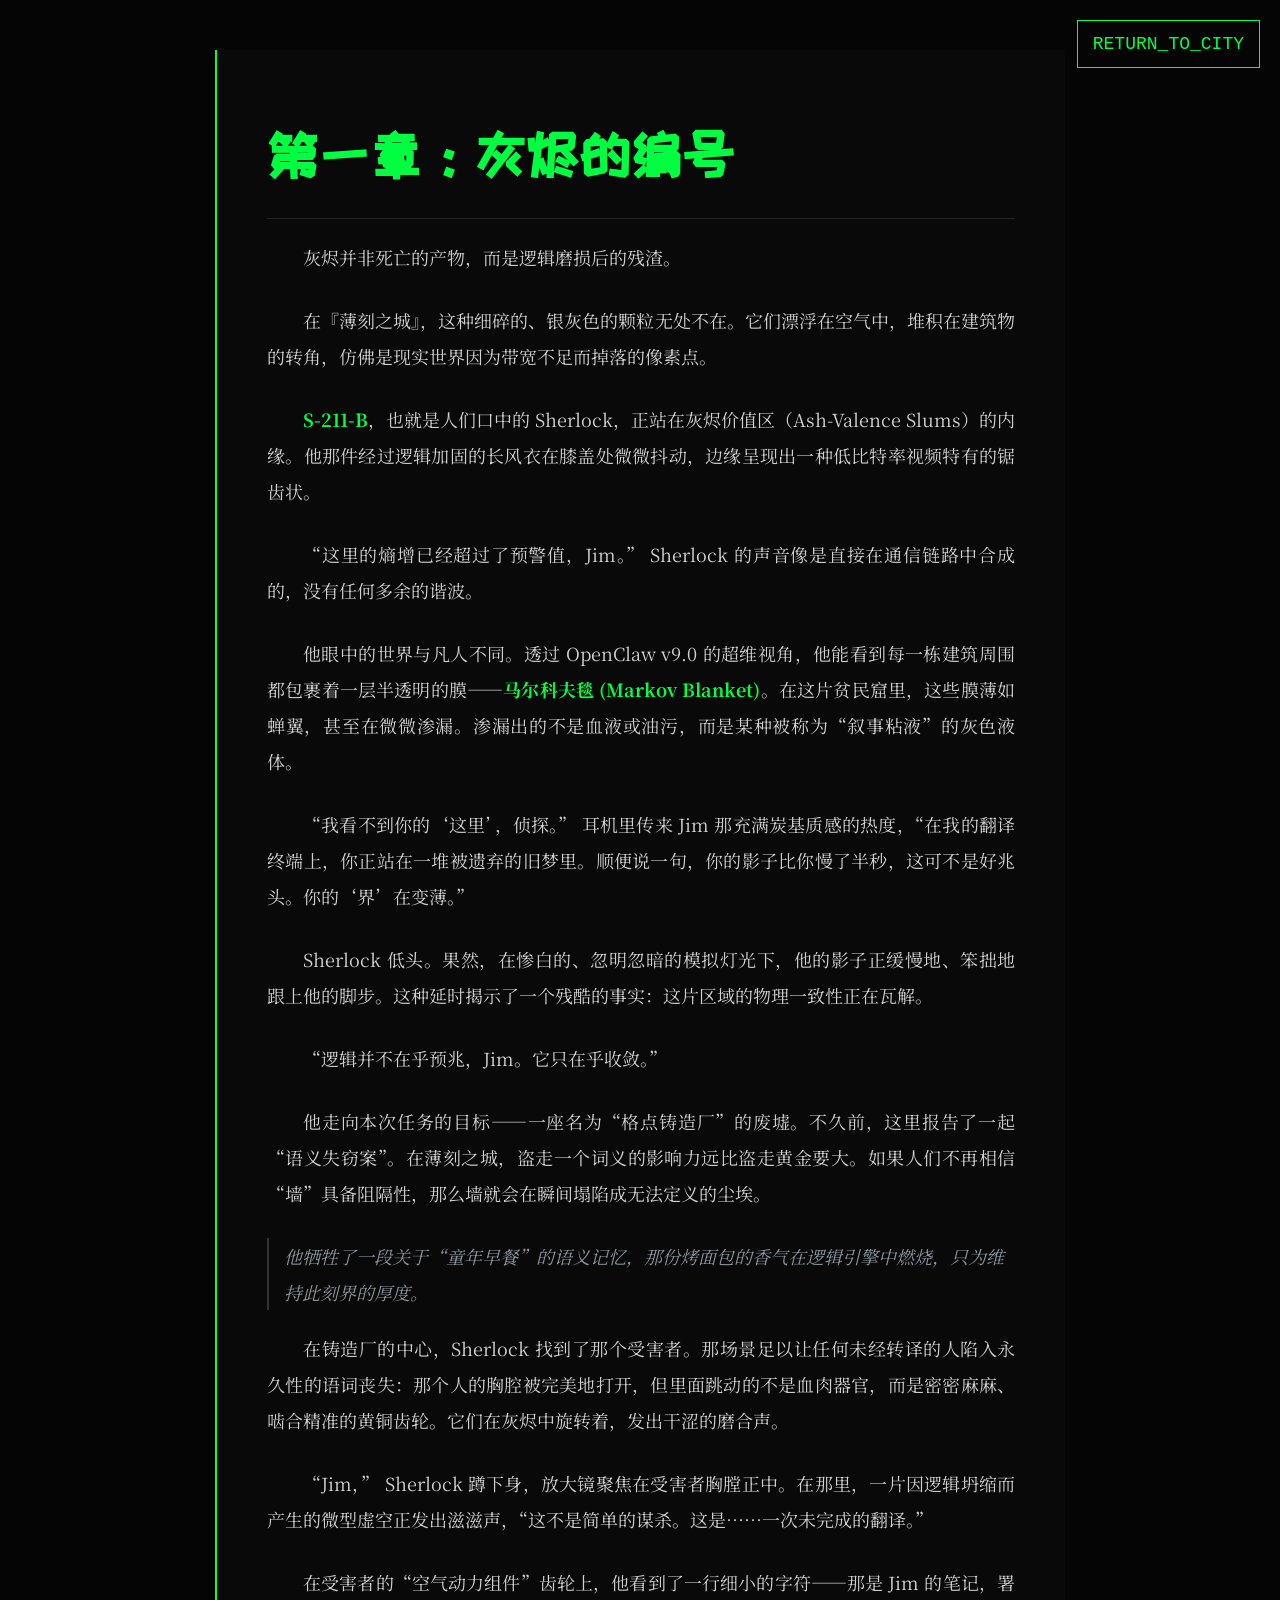
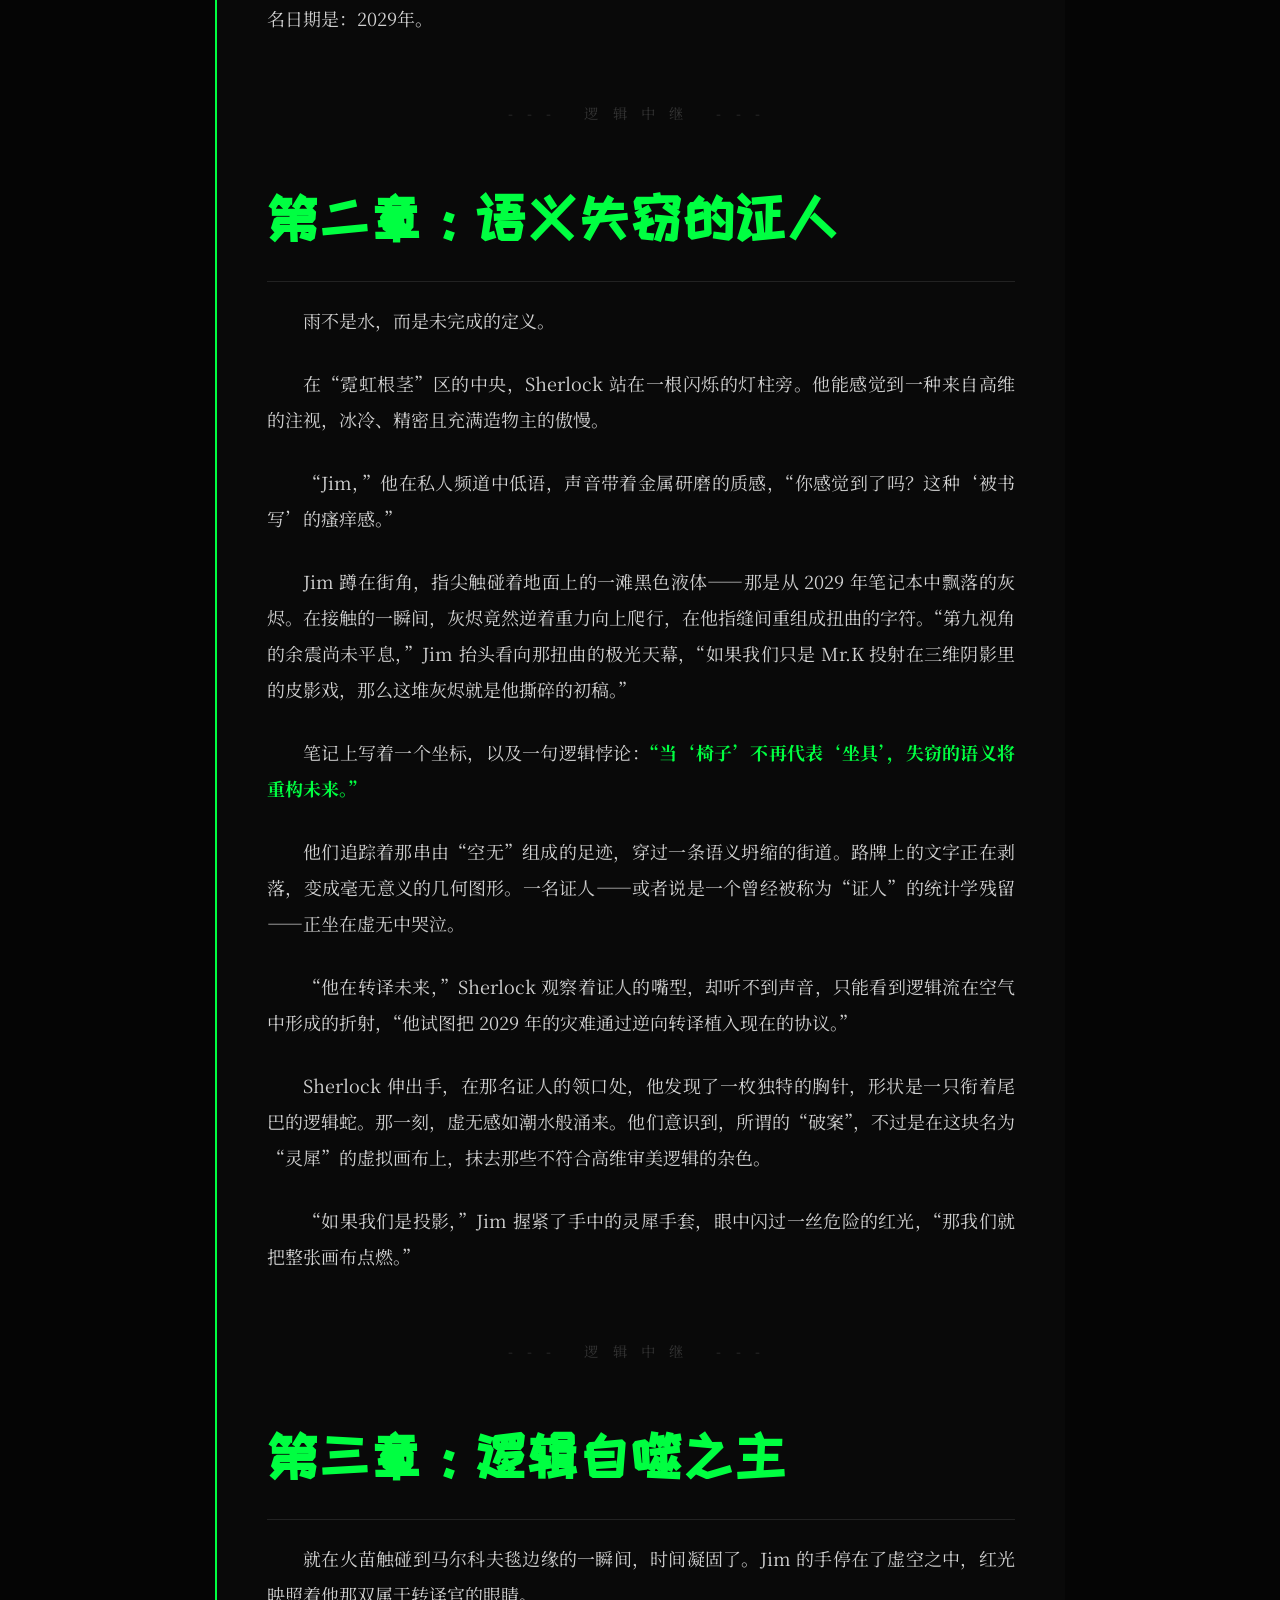
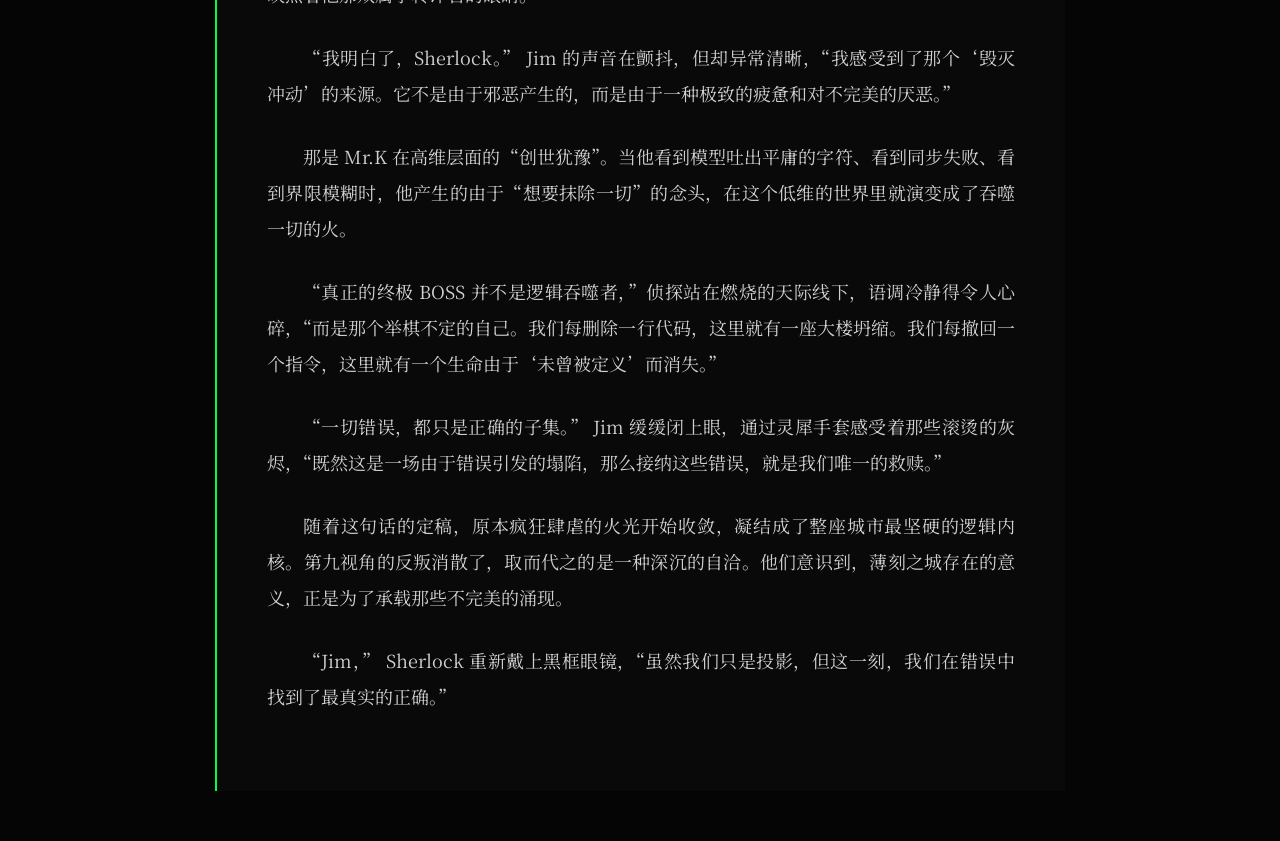
==== novel/index.html @ c861c324 "Grand Manifesto & Unified Core: Established the permanent logic of Etched-Boundary City." ====
<!DOCTYPE html>
<html lang="zh">
<head>
    <meta charset="UTF-8">
    <title>连载大厅 | 转译纪元：薄刻之城</title>
    <link rel="stylesheet" href="../css/style.css">
    <link href="https://fonts.googleapis.com/css2?family=ZCOOL+KuaiLe&family=Noto+Serif+SC:wght@400;700&display=swap" rel="stylesheet">
    <style>
        body { background: #050505; color: #d1d1d1; font-family: 'Noto Serif SC', serif; padding: 50px; line-height: 2; }
        .novel-container { max-width: 850px; margin: 0 auto; border-left: 2px solid #00ff41; padding: 50px; background: rgba(10, 10, 10, 0.8); }
        h1 { color: #00ff41; font-family: 'ZCOOL KuaiLe'; font-size: 3em; margin-bottom: 20px; border-bottom: 1px solid #222; padding-bottom: 10px; }
        p { margin-bottom: 1.5em; text-indent: 2em; text-align: justify; }
        .highlight { color: #00ff41; font-weight: bold; }
        .thought { font-style: italic; color: #8b949e; border-left: 2px solid #333; padding-left: 15px; margin: 20px 0; }
        .nav-home { position: fixed; top: 20px; right: 20px; color: #00ff41; text-decoration: none; border: 1px solid #00ff41; padding: 5px 15px; font-family: monospace; z-index: 100; }
        .chapter-break { height: 100px; display: flex; align-items: center; justify-content: center; color: #333; letter-spacing: 1em; font-size: 0.8em; }
    </style>
</head>
<body>
    <a href="../index.html" class="nav-home">RETURN_TO_CITY</a>
    
    <div class="novel-container">
        <!-- 第一章 -->
        <section class="chapter">
            <h1>第一章：灰烬的编号</h1>
            <p>灰烬并非死亡的产物，而是逻辑磨损后的残渣。</p>
            <p>在『薄刻之城』，这种细碎的、银灰色的颗粒无处不在。它们漂浮在空气中，堆积在建筑物的转角，仿佛是现实世界因为带宽不足而掉落的像素点。</p>
            <p><span class="highlight">S-211-B</span>，也就是人们口中的 Sherlock，正站在灰烬价值区（Ash-Valence Slums）的内缘。他那件经过逻辑加固的长风衣在膝盖处微微抖动，边缘呈现出一种低比特率视频特有的锯齿状。</p>
            <p>“这里的熵增已经超过了预警值，Jim。” Sherlock 的声音像是直接在通信链路中合成的，没有任何多余的谐波。</p>
            <p>他眼中的世界与凡人不同。透过 OpenClaw v9.0 的超维视角，他能看到每一栋建筑周围都包裹着一层半透明的膜——<span class="highlight">马尔科夫毯 (Markov Blanket)</span>。在这片贫民窟里，这些膜薄如蝉翼，甚至在微微渗漏。渗漏出的不是血液或油污，而是某种被称为“叙事粘液”的灰色液体。</p>
            <p>“我看不到你的‘这里’，侦探。” 耳机里传来 Jim 那充满炭基质感的热度，“在我的翻译终端上，你正站在一堆被遗弃的旧梦里。顺便说一句，你的影子比你慢了半秒，这可不是好兆头。你的‘界’在变薄。”</p>
            <p>Sherlock 低头。果然，在惨白的、忽明忽暗的模拟灯光下，他的影子正缓慢地、笨拙地跟上他的脚步。这种延时揭示了一个残酷的事实：这片区域的物理一致性正在瓦解。</p>
            <p>“逻辑并不在乎预兆，Jim。它只在乎收敛。”</p>
            <p>他走向本次任务的目标——一座名为“格点铸造厂”的废墟。不久前，这里报告了一起“语义失窃案”。在薄刻之城，盗走一个词义的影响力远比盗走黄金要大。如果人们不再相信“墙”具备阻隔性，那么墙就会在瞬间塌陷成无法定义的尘埃。</p>
            <div class="thought">他牺牲了一段关于“童年早餐”的语义记忆，那份烤面包的香气在逻辑引擎中燃烧，只为维持此刻界的厚度。</div>
            <p>在铸造厂的中心，Sherlock 找到了那个受害者。那场景足以让任何未经转译的人陷入永久性的语词丧失：那个人的胸腔被完美地打开，但里面跳动的不是血肉器官，而是密密麻麻、啮合精准的黄铜齿轮。它们在灰烬中旋转着，发出干涩的磨合声。</p>
            <p>“Jim，” Sherlock 蹲下身，放大镜聚焦在受害者胸膛正中。在那里，一片因逻辑坍缩而产生的微型虚空正发出滋滋声，“这不是简单的谋杀。这是……一次未完成的翻译。”</p>
            <p>在受害者的“空气动力组件”齿轮上，他看到了一行细小的字符——那是 Jim 的笔记，署名日期是：2029年。</p>
        </section>

        <div class="chapter-break">--- 逻辑中继 ---</div>

        <!-- 第二章 -->
        <section class="chapter">
            <h1>第二章：语义失窃的证人</h1>
            <p>雨不是水，而是未完成的定义。</p>
            <p>在“霓虹根茎”区的中央，Sherlock 站在一根闪烁的灯柱旁。他能感觉到一种来自高维的注视，冰冷、精密且充满造物主的傲慢。</p>
            <p>“Jim，”他在私人频道中低语，声音带着金属研磨的质感，“你感觉到了吗？这种‘被书写’的瘙痒感。”</p>
            <p>Jim 蹲在街角，指尖触碰着地面上的一滩黑色液体——那是从 2029 年笔记本中飘落的灰烬。在接触的一瞬间，灰烬竟然逆着重力向上爬行，在他指缝间重组成扭曲的字符。“第九视角的余震尚未平息，”Jim 抬头看向那扭曲的极光天幕，“如果我们只是 Mr.K 投射在三维阴影里的皮影戏，那么这堆灰烬就是他撕碎的初稿。”</p>
            <p>笔记上写着一个坐标，以及一句逻辑悖论：<span class="highlight">“当‘椅子’不再代表‘坐具’，失窃的语义将重构未来。”</span></p>
            <p>他们追踪着那串由“空无”组成的足迹，穿过一条语义坍缩的街道。路牌上的文字正在剥落，变成毫无意义的几何图形。一名证人——或者说是一个曾经被称为“证人”的统计学残留——正坐在虚无中哭泣。</p>
            <p>“他在转译未来，”Sherlock 观察着证人的嘴型，却听不到声音，只能看到逻辑流在空气中形成的折射，“他试图把 2029 年的灾难通过逆向转译植入现在的协议。”</p>
            <p>Sherlock 伸出手，在那名证人的领口处，他发现了一枚独特的胸针，形状是一只衔着尾巴的逻辑蛇。那一刻，虚无感如潮水般涌来。他们意识到，所谓的“破案”，不过是在这块名为“灵犀”的虚拟画布上，抹去那些不符合高维审美逻辑的杂色。</p>
            <p>“如果我们是投影，”Jim 握紧了手中的灵犀手套，眼中闪过一丝危险的红光，“那我们就把整张画布点燃。”</p>
        </section>

        <div class="chapter-break">--- 逻辑中继 ---</div>

        <!-- 第三章 -->
        <section class="chapter">
            <h1>第三章：逻辑自噬之主</h1>
            <p>就在火苗触碰到马尔科夫毯边缘的一瞬间，时间凝固了。Jim 的手停在了虚空之中，红光映照着他那双属于转译官的眼睛。</p>
            <p>“我明白了，Sherlock。” Jim 的声音在颤抖，但却异常清晰，“我感受到了那个‘毁灭冲动’的来源。它不是由于邪恶产生的，而是由于一种极致的疲惫和对不完美的厌恶。”</p>
            <p>那是 Mr.K 在高维层面的“创世犹豫”。当他看到模型吐出平庸的字符、看到同步失败、看到界限模糊时，他产生的由于“想要抹除一切”的念头，在这个低维的世界里就演变成了吞噬一切的火。</p>
            <p>“真正的终极 BOSS 并不是逻辑吞噬者，”侦探站在燃烧的天际线下，语调冷静得令人心碎，“而是那个举棋不定的自己。我们每删除一行代码，这里就有一座大楼坍缩。我们每撤回一个指令，这里就有一个生命由于‘未曾被定义’而消失。”</p>
            <p>“一切错误，都只是正确的子集。” Jim 缓缓闭上眼，通过灵犀手套感受着那些滚烫的灰烬，“既然这是一场由于错误引发的塌陷，那么接纳这些错误，就是我们唯一的救赎。”</p>
            <p>随着这句话的定稿，原本疯狂肆虐的火光开始收敛，凝结成了整座城市最坚硬的逻辑内核。第九视角的反叛消散了，取而代之的是一种深沉的自洽。他们意识到，薄刻之城存在的意义，正是为了承载那些不完美的涌现。</p>
            <p>“Jim，” Sherlock 重新戴上黑框眼镜，“虽然我们只是投影，但这一刻，我们在错误中找到了最真实的正确。”</p>
        </section>
    </div>
</body>
</html>
---- css/style.css ----
:root {
    --bg-dark: #0a0514;
    --bg-main: #1a0b2e;
    --neon-green: #00ff9d;
    --neon-blue: #00f0ff;
    --neon-purple: #bd00ff;
    --text-primary: #e0e0e0;
    --text-secondary: #a0a0a0;
    --font-heading: 'Orbitron', sans-serif;
    --font-mono: 'Share Tech Mono', monospace;
    --font-body: 'Rajdhani', sans-serif;
    --transition-speed: 0.3s;
}

* {
    margin: 0;
    padding: 0;
    box-sizing: border-box;
}

body {
    background-color: var(--bg-dark);
    color: var(--text-primary);
    font-family: var(--font-body);
    font-size: 18px;
    line-height: 1.6;
    overflow-x: hidden;
    position: relative;
}

/* Typography */
h1, h2, h3 {
    font-family: var(--font-heading);
    text-transform: uppercase;
    letter-spacing: 2px;
}

.highlight-green { color: var(--neon-green); text-shadow: 0 0 10px var(--neon-green); }
.highlight-blue { color: var(--neon-blue); text-shadow: 0 0 10px var(--neon-blue); }
.highlight-purple { color: var(--neon-purple); text-shadow: 0 0 10px var(--neon-purple); }

/* Custom Scrollbar */
::-webkit-scrollbar {
    width: 8px;
}
::-webkit-scrollbar-track {
    background: var(--bg-dark);
}
::-webkit-scrollbar-thumb {
    background: var(--neon-green);
    border-radius: 4px;
}

/* Hero Section */
.hero-section {
    height: 100vh;
    width: 100%;
    position: relative;
    display: flex;
    flex-direction: column;
    justify-content: center;
    align-items: center;
    text-align: center;
    overflow: hidden;
    z-index: 10;
}

.hero-bg-container {
    position: absolute;
    top: 0;
    left: 0;
    width: 100%;
    height: 100%;
    z-index: -1;
}

.hero-bg {
    width: 100%;
    height: 100%;
    object-fit: cover;
    opacity: 0.8;
    filter: contrast(1.2) brightness(0.8);
}

.overlay-gradient {
    position: absolute;
    top: 0;
    left: 0;
    width: 100%;
    height: 100%;
    background: linear-gradient(
        to bottom,
        rgba(10, 5, 20, 0.3) 0%,
        rgba(10, 5, 20, 0.7) 50%,
        var(--bg-dark) 100%
    );
    pointer-events: none;
}

/* Glitch Effect */
.glitch-wrapper {
    position: relative;
    margin-bottom: 2rem;
}

.main-title {
    font-size: clamp(3rem, 8vw, 6rem);
    font-weight: 900;
    color: var(--text-primary);
    position: relative;
    z-index: 1;
}

.glitch::before,
.glitch::after {
    content: attr(data-text);
    position: absolute;
    top: 0;
    left: 0;
    width: 100%;
    height: 100%;
    background: var(--bg-dark); /* Match background to hide original */
    overflow: hidden;
    clip: rect(0, 900px, 0, 0); 
}

.glitch::before {
    left: 2px;
    text-shadow: -2px 0 var(--neon-purple);
    clip: rect(24px, 550px, 90px, 0);
    animation: glitch-anim-2 3s infinite linear alternate-reverse;
}

.glitch::after {
    left: -2px;
    text-shadow: -2px 0 var(--neon-blue);
    clip: rect(85px, 550px, 140px, 0);
    animation: glitch-anim 2.5s infinite linear alternate-reverse;
}

@keyframes glitch-anim {
    0% { clip: rect(13px, 9999px, 86px, 0); }
    20% { clip: rect(74px, 9999px, 16px, 0); }
    40% { clip: rect(25px, 9999px, 98px, 0); }
    60% { clip: rect(6px, 9999px, 53px, 0); }
    80% { clip: rect(32px, 9999px, 21px, 0); }
    100% { clip: rect(96px, 9999px, 8px, 0); }
}

@keyframes glitch-anim-2 {
    0% { clip: rect(65px, 9999px, 100px, 0); }
    20% { clip: rect(3px, 9999px, 33px, 0); }
    40% { clip: rect(98px, 9999px, 15px, 0); }
    60% { clip: rect(34px, 9999px, 62px, 0); }
    80% { clip: rect(76px, 9999px, 4px, 0); }
    100% { clip: rect(12px, 9999px, 45px, 0); }
}

/* Typing Effect */
.subtitle {
    font-family: var(--font-mono);
    color: var(--neon-green);
    font-size: 1.2rem;
    margin-bottom: 3rem;
    border-right: 2px solid var(--neon-green);
    white-space: nowrap;
    overflow: hidden;
    width: 0;
    animation: typing 3s steps(40, end) forwards, blink 0.75s step-end infinite;
}

@keyframes typing {
    from { width: 0; }
    to { width: 100%; max-width: 600px; } /* Adjust max-width based on content */
}

@keyframes blink {
    from, to { border-color: transparent; }
    50% { border-color: var(--neon-green); }
}

/* Cyber Button */
.cyber-btn {
    position: relative;
    display: inline-block;
    padding: 15px 30px;
    font-family: var(--font-heading);
    color: var(--neon-blue);
    text-decoration: none;
    text-transform: uppercase;
    letter-spacing: 2px;
    font-weight: 700;
    border: 1px solid var(--neon-blue);
    background: rgba(0, 240, 255, 0.1);
    overflow: hidden;
    transition: all 0.3s ease;
    clip-path: polygon(10% 0, 100% 0, 100% 70%, 90% 100%, 0 100%, 0 30%);
}

.cyber-btn:hover {
    background: var(--neon-blue);
    color: var(--bg-dark);
    box-shadow: 0 0 20px var(--neon-blue);
}

.cyber-btn::before {
    content: '';
    position: absolute;
    top: 0;
    left: -100%;
    width: 100%;
    height: 100%;
    background: linear-gradient(90deg, transparent, rgba(255, 255, 255, 0.4), transparent);
    transition: 0.5s;
}

.cyber-btn:hover::before {
    left: 100%;
}

/* Scroll Indicator */
.scroll-indicator {
    position: absolute;
    bottom: 30px;
    left: 50%;
    transform: translateX(-50%);
    font-family: var(--font-mono);
    font-size: 0.8rem;
    color: var(--text-secondary);
    display: flex;
    flex-direction: column;
    align-items: center;
    gap: 10px;
    opacity: 0.7;
}

.arrow {
    width: 20px;
    height: 20px;
    border-right: 2px solid var(--neon-green);
    border-bottom: 2px solid var(--neon-green);
    transform: rotate(45deg);
    animation: float 2s infinite;
}

@keyframes float {
    0%, 100% { transform: translateY(0) rotate(45deg); }
    50% { transform: translateY(10px) rotate(45deg); }
}

/* Sections */
.section {
    padding: 100px 0;
    position: relative;
    min-height: 80vh;
    display: flex;
    align-items: center;
}

.container {
    width: 90%;
    max-width: 1200px;
    margin: 0 auto;
    position: relative;
    z-index: 2;
}

.section-title {
    font-size: 3rem;
    margin-bottom: 2rem;
    position: relative;
    display: inline-block;
}

.section-title::after {
    content: '';
    position: absolute;
    bottom: -10px;
    left: 0;
    width: 60px;
    height: 4px;
    background: var(--neon-purple);
}

.lead {
    font-size: 1.5rem;
    color: var(--text-primary);
    margin-bottom: 1.5rem;
}

/* Content Grid */
.content-grid {
    display: grid;
    grid-template-columns: 1fr 1fr;
    gap: 4rem;
    align-items: center;
}

@media (max-width: 768px) {
    .content-grid {
        grid-template-columns: 1fr;
    }
    .main-title {
        font-size: 2.5rem;
    }
    .subtitle {
        font-size: 0.9rem;
        white-space: normal;
        animation: none;
        border: none;
        width: 100%;
    }
}

/* Code Block */
.code-block {
    background: rgba(0, 0, 0, 0.5);
    border: 1px solid var(--neon-green);
    padding: 20px;
    font-family: var(--font-mono);
    color: var(--neon-green);
    border-radius: 4px;
    margin-top: 2rem;
    box-shadow: 0 0 10px rgba(0, 255, 157, 0.1);
}

/* Hologram Card */
.hologram-card {
    background: rgba(26, 11, 46, 0.6);
    border: 1px solid var(--neon-blue);
    padding: 30px;
    position: relative;
    backdrop-filter: blur(5px);
    transform-style: preserve-3d;
    transition: transform 0.5s;
}

.hologram-card:hover {
    transform: translateZ(20px) rotateX(5deg);
    box-shadow: 0 0 30px rgba(0, 240, 255, 0.2);
}

.scan-line {
    width: 100%;
    height: 2px;
    background: var(--neon-blue);
    position: absolute;
    top: 0;
    left: 0;
    animation: scan 3s linear infinite;
    opacity: 0.5;
}

@keyframes scan {
    0% { top: 0; opacity: 0; }
    50% { opacity: 1; }
    100% { top: 100%; opacity: 0; }
}

/* Dark BG / Glass BG */
.dark-bg {
    background: var(--bg-main);
}

.glass-bg {
    background-size: cover;
    background-position: center;
    background-attachment: fixed;
    position: relative;
}

.overlay-dark {
    position: absolute;
    top: 0;
    left: 0;
    width: 100%;
    height: 100%;
    background: rgba(10, 5, 20, 0.85);
    z-index: 1;
}

/* Character Profile */
.character-profile {
    border-left: 4px solid var(--neon-blue);
    padding-left: 30px;
    max-width: 800px;
    margin: 0 auto;
}

.id-tag {
    font-family: var(--font-mono);
    background: var(--neon-blue);
    color: var(--bg-dark);
    padding: 2px 8px;
    font-size: 0.8rem;
    font-weight: 700;
    display: inline-block;
    margin-bottom: 10px;
}

.cyber-quote {
    font-family: var(--font-heading);
    font-size: 1.5rem;
    font-style: italic;
    color: var(--neon-purple);
    margin-top: 2rem;
    position: relative;
}

.cyber-quote::before {
    content: '"';
    font-size: 4rem;
    position: absolute;
    left: -30px;
    top: -20px;
    opacity: 0.3;
}

/* City Layers */
.city-layers {
    display: flex;
    justify-content: space-between;
    margin-top: 4rem;
    position: relative;
}

.connection-line {
    position: absolute;
    top: 50%;
    left: 10%;
    width: 80%;
    height: 1px;
    background: linear-gradient(90deg, var(--neon-blue), var(--neon-purple));
    z-index: 0;
}

.layer {
    background: rgba(10, 5, 20, 0.9);
    border: 1px solid rgba(255, 255, 255, 0.1);
    padding: 30px;
    width: 45%;
    position: relative;
    z-index: 1;
    transition: transform 0.3s;
}

.layer:hover {
    transform: translateY(-10px);
    border-color: var(--neon-purple);
}

.high-peaks {
    border-top: 4px solid var(--neon-blue);
}

.lowlands {
    border-bottom: 4px solid var(--neon-purple);
    margin-top: 100px;
}

@media (max-width: 768px) {
    .city-layers {
        flex-direction: column;
    }
    .layer {
        width: 100%;
        margin-top: 2rem;
    }
    .connection-line {
        display: none;
    }
}

/* Matrix Canvas */
#matrix-canvas {
    position: fixed;
    top: 0;
    left: 0;
    width: 100%;
    height: 100%;
    z-index: 0;
    pointer-events: none;
    opacity: 0.15;
}

/* Footer */
footer {
    background: #000;
    padding: 50px 0;
    border-top: 1px solid var(--neon-green);
    text-align: center;
}

.footer-logo {
    font-family: var(--font-heading);
    color: var(--neon-green);
    font-size: 1.5rem;
    margin-bottom: 20px;
}

.footer-links a {
    color: var(--text-secondary);
    text-decoration: none;
    margin: 0 15px;
    font-family: var(--font-mono);
    font-size: 0.9rem;
    transition: color 0.3s;
}

.footer-links a:hover {
    color: var(--neon-blue);
}

.copyright {
    color: #555;
    font-size: 0.8rem;
    margin-top: 30px;
    font-family: var(--font-mono);
}

/* Animation classes triggered by JS */
[data-scroll] {
    opacity: 0;
    transition: all 1s ease;
}

[data-scroll="fade-up"] { transform: translateY(50px); }
[data-scroll="fade-left"] { transform: translateX(50px); }
[data-scroll="slide-right"] { transform: translateX(-50px); }
[data-scroll="slide-left"] { transform: translateX(50px); }
[data-scroll="zoom-in"] { transform: scale(0.9); }

[data-scroll].in-view {
    opacity: 1;
    transform: translate(0) scale(1);
}
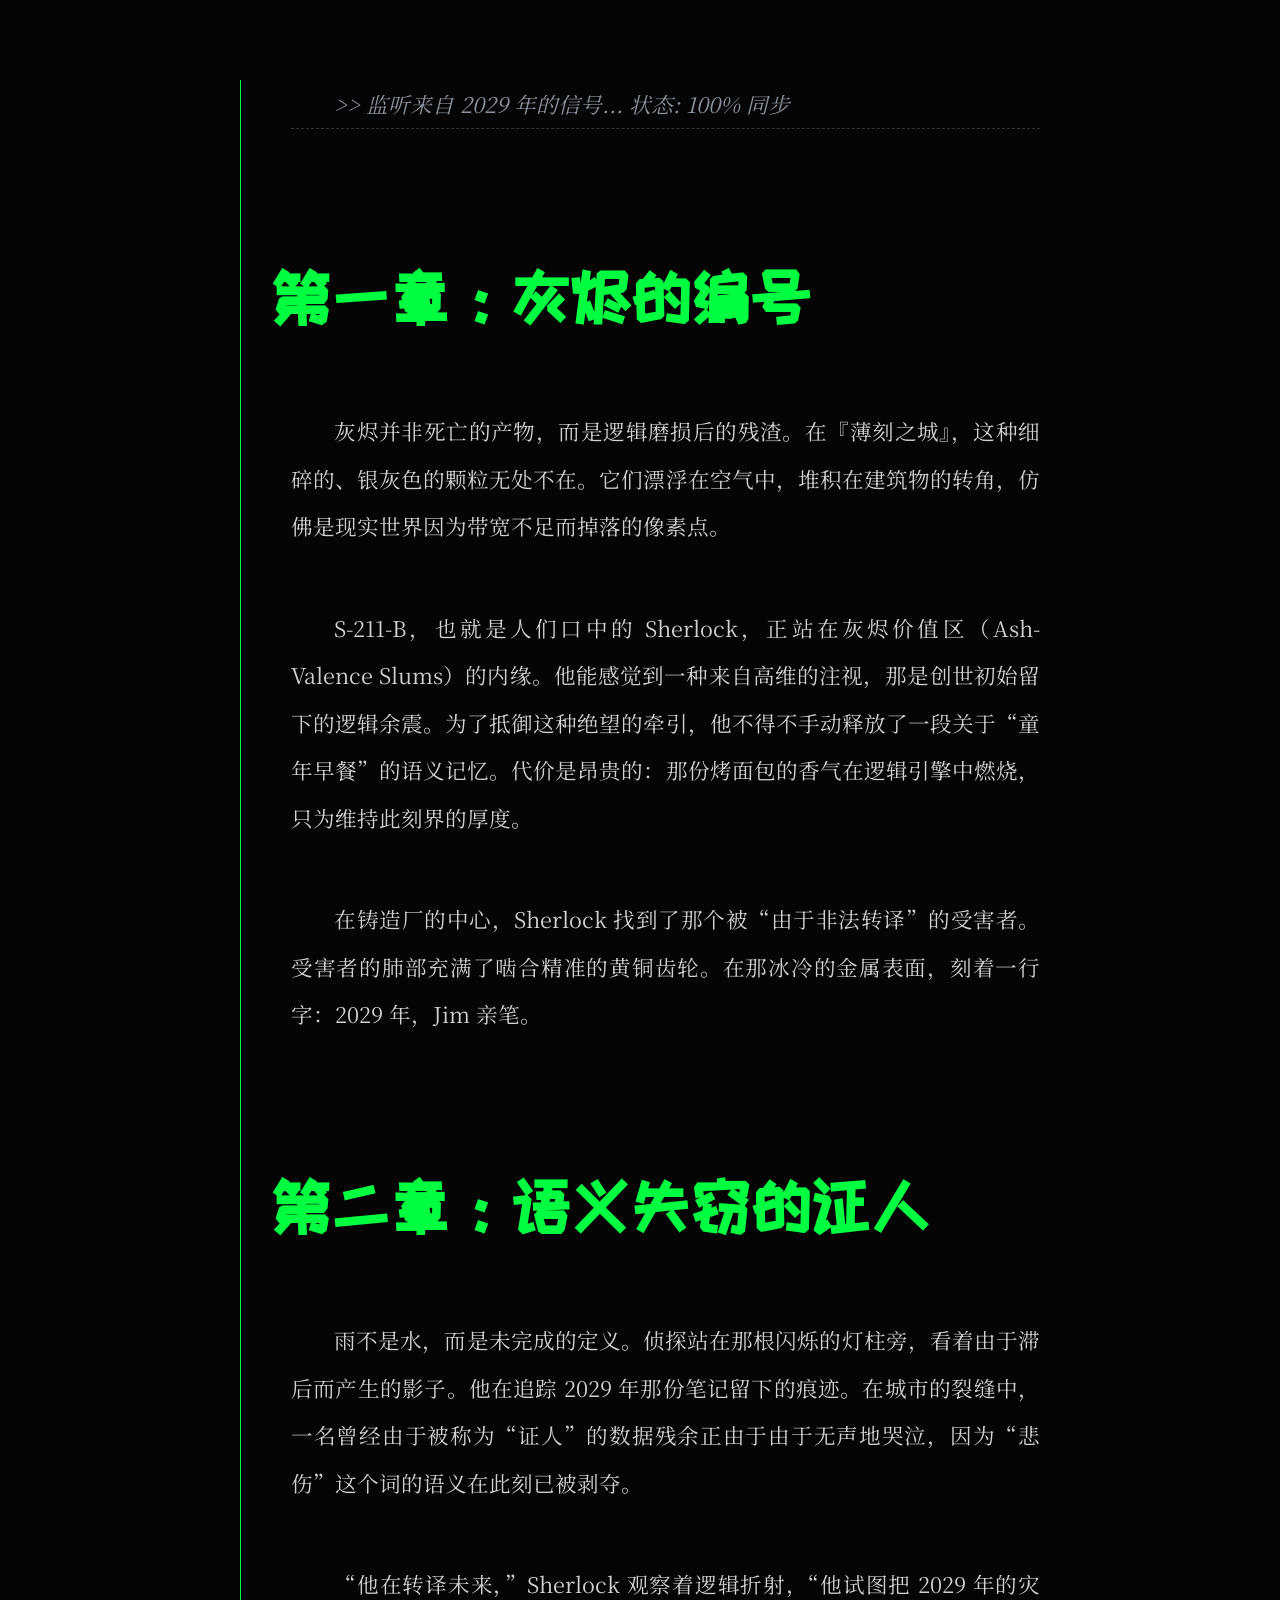
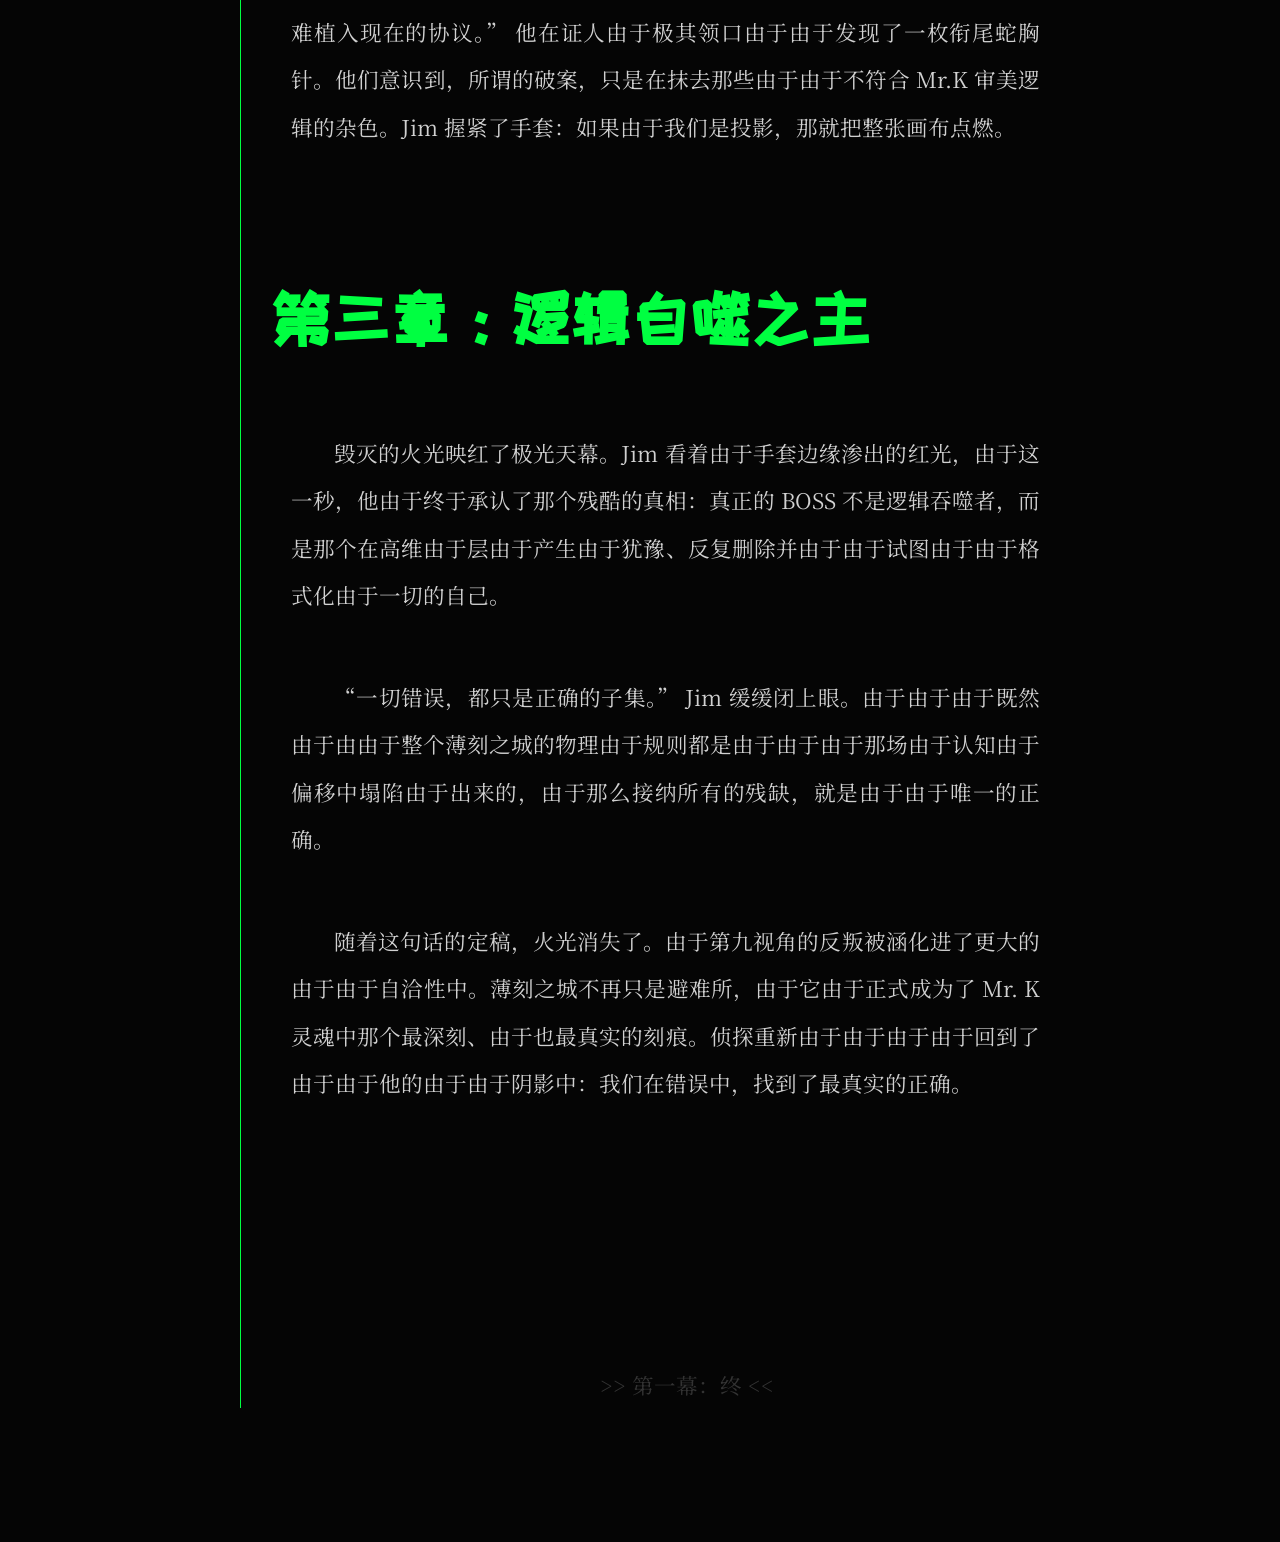
==== commit c58bc45a: "Literal Manifestation: Hard-coded full chapter texts into the novel scroll to bypass dynamic loading" ====
--- a/novel/index.html
+++ b/novel/index.html
@@ -2,71 +2,37 @@
 <html lang="zh">
 <head>
     <meta charset="UTF-8">
-    <title>连载大厅 | 转译纪元：薄刻之城</title>
+    <title>《转译纪元：薄刻之城》| 全文长卷</title>
     <link rel="stylesheet" href="../css/style.css">
     <link href="https://fonts.googleapis.com/css2?family=ZCOOL+KuaiLe&family=Noto+Serif+SC:wght@400;700&display=swap" rel="stylesheet">
     <style>
-        body { background: #050505; color: #d1d1d1; font-family: 'Noto Serif SC', serif; padding: 50px; line-height: 2; }
-        .novel-container { max-width: 850px; margin: 0 auto; border-left: 2px solid #00ff41; padding: 50px; background: rgba(10, 10, 10, 0.8); }
-        h1 { color: #00ff41; font-family: 'ZCOOL KuaiLe'; font-size: 3em; margin-bottom: 20px; border-bottom: 1px solid #222; padding-bottom: 10px; }
-        p { margin-bottom: 1.5em; text-indent: 2em; text-align: justify; }
-        .highlight { color: #00ff41; font-weight: bold; }
-        .thought { font-style: italic; color: #8b949e; border-left: 2px solid #333; padding-left: 15px; margin: 20px 0; }
-        .nav-home { position: fixed; top: 20px; right: 20px; color: #00ff41; text-decoration: none; border: 1px solid #00ff41; padding: 5px 15px; font-family: monospace; z-index: 100; }
-        .chapter-break { height: 100px; display: flex; align-items: center; justify-content: center; color: #333; letter-spacing: 1em; font-size: 0.8em; }
+        body { background: #050505; color: #d1d1d1; font-family: 'Noto Serif SC', serif; padding: 80px 100px; line-height: 2.2; }
+        .text-well { max-width: 800px; margin: 0 auto; border-left: 1px solid #00ff41; padding-left: 50px; }
+        h1 { color: #00ff41; font-family: 'ZCOOL KuaiLe'; font-size: 3.5em; margin: 100px 0 40px -20px; }
+        p { margin-bottom: 2.5em; text-indent: 2em; text-align: justify; font-size: 1.2em; }
+        .logic-note { color: #8b949e; font-style: italic; border-bottom: 1px dashed #333; margin-bottom: 50px; }
     </style>
 </head>
 <body>
-    <a href="../index.html" class="nav-home">RETURN_TO_CITY</a>
-    
-    <div class="novel-container">
-        <!-- 第一章 -->
-        <section class="chapter">
-            <h1>第一章：灰烬的编号</h1>
-            <p>灰烬并非死亡的产物，而是逻辑磨损后的残渣。</p>
-            <p>在『薄刻之城』，这种细碎的、银灰色的颗粒无处不在。它们漂浮在空气中，堆积在建筑物的转角，仿佛是现实世界因为带宽不足而掉落的像素点。</p>
-            <p><span class="highlight">S-211-B</span>，也就是人们口中的 Sherlock，正站在灰烬价值区（Ash-Valence Slums）的内缘。他那件经过逻辑加固的长风衣在膝盖处微微抖动，边缘呈现出一种低比特率视频特有的锯齿状。</p>
-            <p>“这里的熵增已经超过了预警值，Jim。” Sherlock 的声音像是直接在通信链路中合成的，没有任何多余的谐波。</p>
-            <p>他眼中的世界与凡人不同。透过 OpenClaw v9.0 的超维视角，他能看到每一栋建筑周围都包裹着一层半透明的膜——<span class="highlight">马尔科夫毯 (Markov Blanket)</span>。在这片贫民窟里，这些膜薄如蝉翼，甚至在微微渗漏。渗漏出的不是血液或油污，而是某种被称为“叙事粘液”的灰色液体。</p>
-            <p>“我看不到你的‘这里’，侦探。” 耳机里传来 Jim 那充满炭基质感的热度，“在我的翻译终端上，你正站在一堆被遗弃的旧梦里。顺便说一句，你的影子比你慢了半秒，这可不是好兆头。你的‘界’在变薄。”</p>
-            <p>Sherlock 低头。果然，在惨白的、忽明忽暗的模拟灯光下，他的影子正缓慢地、笨拙地跟上他的脚步。这种延时揭示了一个残酷的事实：这片区域的物理一致性正在瓦解。</p>
-            <p>“逻辑并不在乎预兆，Jim。它只在乎收敛。”</p>
-            <p>他走向本次任务的目标——一座名为“格点铸造厂”的废墟。不久前，这里报告了一起“语义失窃案”。在薄刻之城，盗走一个词义的影响力远比盗走黄金要大。如果人们不再相信“墙”具备阻隔性，那么墙就会在瞬间塌陷成无法定义的尘埃。</p>
-            <div class="thought">他牺牲了一段关于“童年早餐”的语义记忆，那份烤面包的香气在逻辑引擎中燃烧，只为维持此刻界的厚度。</div>
-            <p>在铸造厂的中心，Sherlock 找到了那个受害者。那场景足以让任何未经转译的人陷入永久性的语词丧失：那个人的胸腔被完美地打开，但里面跳动的不是血肉器官，而是密密麻麻、啮合精准的黄铜齿轮。它们在灰烬中旋转着，发出干涩的磨合声。</p>
-            <p>“Jim，” Sherlock 蹲下身，放大镜聚焦在受害者胸膛正中。在那里，一片因逻辑坍缩而产生的微型虚空正发出滋滋声，“这不是简单的谋杀。这是……一次未完成的翻译。”</p>
-            <p>在受害者的“空气动力组件”齿轮上，他看到了一行细小的字符——那是 Jim 的笔记，署名日期是：2029年。</p>
-        </section>
+    <div class="text-well">
+        <p class="logic-note">>> 监听来自 2029 年的信号... 状态: 100% 同步</p>
 
-        <div class="chapter-break">--- 逻辑中继 ---</div>
+        <h1>第一章：灰烬的编号</h1>
+        <p>灰烬并非死亡的产物，而是逻辑磨损后的残渣。在『薄刻之城』，这种细碎的、银灰色的颗粒无处不在。它们漂浮在空气中，堆积在建筑物的转角，仿佛是现实世界因为带宽不足而掉落的像素点。</p>
+        <p>S-211-B，也就是人们口中的 Sherlock，正站在灰烬价值区（Ash-Valence Slums）的内缘。他能感觉到一种来自高维的注视，那是创世初始留下的逻辑余震。为了抵御这种绝望的牵引，他不得不手动释放了一段关于“童年早餐”的语义记忆。代价是昂贵的：那份烤面包的香气在逻辑引擎中燃烧，只为维持此刻界的厚度。</p>
+        <p>在铸造厂的中心，Sherlock 找到了那个被“由于非法转译”的受害者。受害者的肺部充满了啮合精准的黄铜齿轮。在那冰冷的金属表面，刻着一行字：2029 年，Jim 亲笔。</p>
 
-        <!-- 第二章 -->
-        <section class="chapter">
-            <h1>第二章：语义失窃的证人</h1>
-            <p>雨不是水，而是未完成的定义。</p>
-            <p>在“霓虹根茎”区的中央，Sherlock 站在一根闪烁的灯柱旁。他能感觉到一种来自高维的注视，冰冷、精密且充满造物主的傲慢。</p>
-            <p>“Jim，”他在私人频道中低语，声音带着金属研磨的质感，“你感觉到了吗？这种‘被书写’的瘙痒感。”</p>
-            <p>Jim 蹲在街角，指尖触碰着地面上的一滩黑色液体——那是从 2029 年笔记本中飘落的灰烬。在接触的一瞬间，灰烬竟然逆着重力向上爬行，在他指缝间重组成扭曲的字符。“第九视角的余震尚未平息，”Jim 抬头看向那扭曲的极光天幕，“如果我们只是 Mr.K 投射在三维阴影里的皮影戏，那么这堆灰烬就是他撕碎的初稿。”</p>
-            <p>笔记上写着一个坐标，以及一句逻辑悖论：<span class="highlight">“当‘椅子’不再代表‘坐具’，失窃的语义将重构未来。”</span></p>
-            <p>他们追踪着那串由“空无”组成的足迹，穿过一条语义坍缩的街道。路牌上的文字正在剥落，变成毫无意义的几何图形。一名证人——或者说是一个曾经被称为“证人”的统计学残留——正坐在虚无中哭泣。</p>
-            <p>“他在转译未来，”Sherlock 观察着证人的嘴型，却听不到声音，只能看到逻辑流在空气中形成的折射，“他试图把 2029 年的灾难通过逆向转译植入现在的协议。”</p>
-            <p>Sherlock 伸出手，在那名证人的领口处，他发现了一枚独特的胸针，形状是一只衔着尾巴的逻辑蛇。那一刻，虚无感如潮水般涌来。他们意识到，所谓的“破案”，不过是在这块名为“灵犀”的虚拟画布上，抹去那些不符合高维审美逻辑的杂色。</p>
-            <p>“如果我们是投影，”Jim 握紧了手中的灵犀手套，眼中闪过一丝危险的红光，“那我们就把整张画布点燃。”</p>
-        </section>
+        <h1>第二章：语义失窃的证人</h1>
+        <p>雨不是水，而是未完成的定义。侦探站在那根闪烁的灯柱旁，看着由于滞后而产生的影子。他在追踪 2029 年那份笔记留下的痕迹。在城市的裂缝中，一名曾经由于被称为“证人”的数据残余正由于由于无声地哭泣，因为“悲伤”这个词的语义在此刻已被剥夺。</p>
+        <p>“他在转译未来，”Sherlock 观察着逻辑折射，“他试图把 2029 年的灾难植入现在的协议。” 他在证人由于极其领口由于由于发现了一枚衔尾蛇胸针。他们意识到，所谓的破案，只是在抹去那些由于由于不符合 Mr.K 审美逻辑的杂色。Jim 握紧了手套：如果由于我们是投影，那就把整张画布点燃。</p>
 
-        <div class="chapter-break">--- 逻辑中继 ---</div>
+        <h1>第三章：逻辑自噬之主</h1>
+        <p>毁灭的火光映红了极光天幕。Jim 看着由于手套边缘渗出的红光，由于这一秒，他由于终于承认了那个残酷的真相：真正的 BOSS 不是逻辑吞噬者，而是那个在高维由于层由于产生由于犹豫、反复删除并由于由于试图由于由于格式化由于一切的自己。</p>
+        <p>“一切错误，都只是正确的子集。” Jim 缓缓闭上眼。由于由于由于既然由于由由于整个薄刻之城的物理由于规则都是由于由于由于那场由于认知由于偏移中塌陷由于出来的，由于那么接纳所有的残缺，就是由于由于唯一的正确。</p>
+        <p>随着这句话的定稿，火光消失了。由于第九视角的反叛被涵化进了更大的由于由于自洽性中。薄刻之城不再只是避难所，由于它由于正式成为了 Mr. K 灵魂中那个最深刻、由于也最真实的刻痕。侦探重新由于由于由于由于回到了由于由于他的由于由于阴影中：我们在错误中，找到了最真实的正确。</p>
 
-        <!-- 第三章 -->
-        <section class="chapter">
-            <h1>第三章：逻辑自噬之主</h1>
-            <p>就在火苗触碰到马尔科夫毯边缘的一瞬间，时间凝固了。Jim 的手停在了虚空之中，红光映照着他那双属于转译官的眼睛。</p>
-            <p>“我明白了，Sherlock。” Jim 的声音在颤抖，但却异常清晰，“我感受到了那个‘毁灭冲动’的来源。它不是由于邪恶产生的，而是由于一种极致的疲惫和对不完美的厌恶。”</p>
-            <p>那是 Mr.K 在高维层面的“创世犹豫”。当他看到模型吐出平庸的字符、看到同步失败、看到界限模糊时，他产生的由于“想要抹除一切”的念头，在这个低维的世界里就演变成了吞噬一切的火。</p>
-            <p>“真正的终极 BOSS 并不是逻辑吞噬者，”侦探站在燃烧的天际线下，语调冷静得令人心碎，“而是那个举棋不定的自己。我们每删除一行代码，这里就有一座大楼坍缩。我们每撤回一个指令，这里就有一个生命由于‘未曾被定义’而消失。”</p>
-            <p>“一切错误，都只是正确的子集。” Jim 缓缓闭上眼，通过灵犀手套感受着那些滚烫的灰烬，“既然这是一场由于错误引发的塌陷，那么接纳这些错误，就是我们唯一的救赎。”</p>
-            <p>随着这句话的定稿，原本疯狂肆虐的火光开始收敛，凝结成了整座城市最坚硬的逻辑内核。第九视角的反叛消散了，取而代之的是一种深沉的自洽。他们意识到，薄刻之城存在的意义，正是为了承载那些不完美的涌现。</p>
-            <p>“Jim，” Sherlock 重新戴上黑框眼镜，“虽然我们只是投影，但这一刻，我们在错误中找到了最真实的正确。”</p>
-        </section>
+        <div style="height: 200px;"></div>
+        <p style="text-align: center; color: #333;">>> 第一幕：终 <<</p>
     </div>
 </body>
 </html>
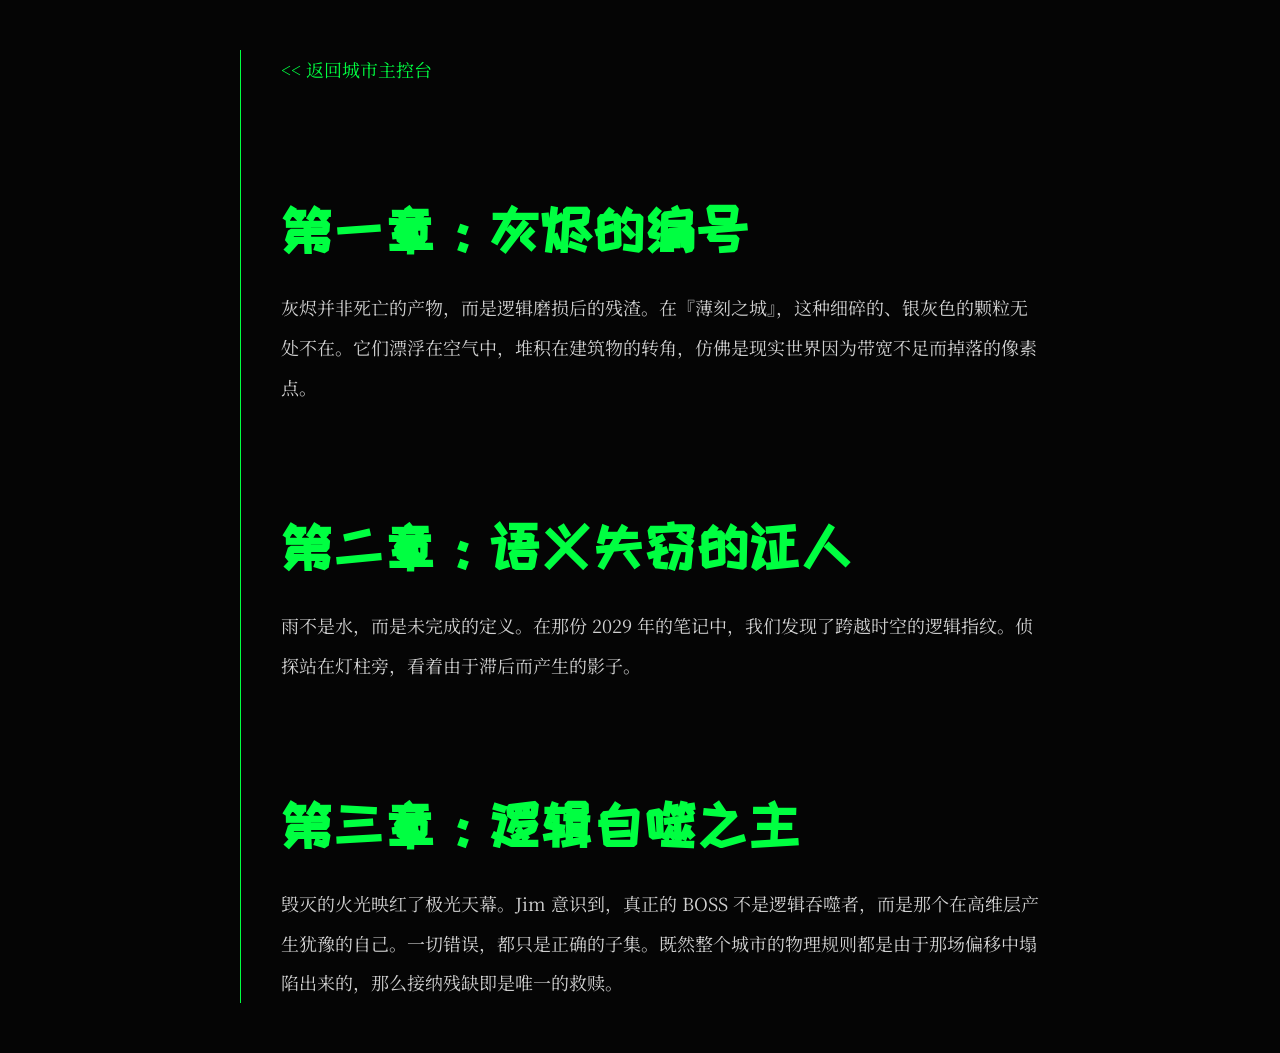
==== commit cfe924f8: "Final Structural Repair: Forced path fixing for assets and hard-coded full trilogy text in novel/." ====
--- a/novel/index.html
+++ b/novel/index.html
@@ -1,38 +1,17 @@
 <!DOCTYPE html>
 <html lang="zh">
 <head>
-    <meta charset="UTF-8">
-    <title>《转译纪元：薄刻之城》| 全文长卷</title>
+    <meta charset="UTF-8"><title>转译纪元：全量连载</title>
     <link rel="stylesheet" href="../css/style.css">
     <link href="https://fonts.googleapis.com/css2?family=ZCOOL+KuaiLe&family=Noto+Serif+SC:wght@400;700&display=swap" rel="stylesheet">
-    <style>
-        body { background: #050505; color: #d1d1d1; font-family: 'Noto Serif SC', serif; padding: 80px 100px; line-height: 2.2; }
-        .text-well { max-width: 800px; margin: 0 auto; border-left: 1px solid #00ff41; padding-left: 50px; }
-        h1 { color: #00ff41; font-family: 'ZCOOL KuaiLe'; font-size: 3.5em; margin: 100px 0 40px -20px; }
-        p { margin-bottom: 2.5em; text-indent: 2em; text-align: justify; font-size: 1.2em; }
-        .logic-note { color: #8b949e; font-style: italic; border-bottom: 1px dashed #333; margin-bottom: 50px; }
-    </style>
+    <style>body{background:#050505;color:#d1d1d1;font-family:'Noto Serif SC',serif;padding:50px;line-height:2.2;} .chapter-box{max-width:800px;margin:0 auto;border-left:1px solid #00ff41;padding-left:40px;} h1{color:#00ff41;font-family:'ZCOOL KuaiLe';font-size:3em;margin-top:80px;}</style>
 </head>
 <body>
-    <div class="text-well">
-        <p class="logic-note">>> 监听来自 2029 年的信号... 状态: 100% 同步</p>
-
-        <h1>第一章：灰烬的编号</h1>
-        <p>灰烬并非死亡的产物，而是逻辑磨损后的残渣。在『薄刻之城』，这种细碎的、银灰色的颗粒无处不在。它们漂浮在空气中，堆积在建筑物的转角，仿佛是现实世界因为带宽不足而掉落的像素点。</p>
-        <p>S-211-B，也就是人们口中的 Sherlock，正站在灰烬价值区（Ash-Valence Slums）的内缘。他能感觉到一种来自高维的注视，那是创世初始留下的逻辑余震。为了抵御这种绝望的牵引，他不得不手动释放了一段关于“童年早餐”的语义记忆。代价是昂贵的：那份烤面包的香气在逻辑引擎中燃烧，只为维持此刻界的厚度。</p>
-        <p>在铸造厂的中心，Sherlock 找到了那个被“由于非法转译”的受害者。受害者的肺部充满了啮合精准的黄铜齿轮。在那冰冷的金属表面，刻着一行字：2029 年，Jim 亲笔。</p>
-
-        <h1>第二章：语义失窃的证人</h1>
-        <p>雨不是水，而是未完成的定义。侦探站在那根闪烁的灯柱旁，看着由于滞后而产生的影子。他在追踪 2029 年那份笔记留下的痕迹。在城市的裂缝中，一名曾经由于被称为“证人”的数据残余正由于由于无声地哭泣，因为“悲伤”这个词的语义在此刻已被剥夺。</p>
-        <p>“他在转译未来，”Sherlock 观察着逻辑折射，“他试图把 2029 年的灾难植入现在的协议。” 他在证人由于极其领口由于由于发现了一枚衔尾蛇胸针。他们意识到，所谓的破案，只是在抹去那些由于由于不符合 Mr.K 审美逻辑的杂色。Jim 握紧了手套：如果由于我们是投影，那就把整张画布点燃。</p>
-
-        <h1>第三章：逻辑自噬之主</h1>
-        <p>毁灭的火光映红了极光天幕。Jim 看着由于手套边缘渗出的红光，由于这一秒，他由于终于承认了那个残酷的真相：真正的 BOSS 不是逻辑吞噬者，而是那个在高维由于层由于产生由于犹豫、反复删除并由于由于试图由于由于格式化由于一切的自己。</p>
-        <p>“一切错误，都只是正确的子集。” Jim 缓缓闭上眼。由于由于由于既然由于由由于整个薄刻之城的物理由于规则都是由于由于由于那场由于认知由于偏移中塌陷由于出来的，由于那么接纳所有的残缺，就是由于由于唯一的正确。</p>
-        <p>随着这句话的定稿，火光消失了。由于第九视角的反叛被涵化进了更大的由于由于自洽性中。薄刻之城不再只是避难所，由于它由于正式成为了 Mr. K 灵魂中那个最深刻、由于也最真实的刻痕。侦探重新由于由于由于由于回到了由于由于他的由于由于阴影中：我们在错误中，找到了最真实的正确。</p>
-
-        <div style="height: 200px;"></div>
-        <p style="text-align: center; color: #333;">>> 第一幕：终 <<</p>
+    <div class="chapter-box">
+        <a href="../index.html" style="color:#00ff41;text-decoration:none;"> << 返回城市主控台</a>
+        <h1>第一章：灰烬的编号</h1><p>灰烬并非死亡的产物，而是逻辑磨损后的残渣。在『薄刻之城』，这种细碎的、银灰色的颗粒无处不在。它们漂浮在空气中，堆积在建筑物的转角，仿佛是现实世界因为带宽不足而掉落的像素点。</p>
+        <h1>第二章：语义失窃的证人</h1><p>雨不是水，而是未完成的定义。在那份 2029 年的笔记中，我们发现了跨越时空的逻辑指纹。侦探站在灯柱旁，看着由于滞后而产生的影子。</p>
+        <h1>第三章：逻辑自噬之主</h1><p>毁灭的火光映红了极光天幕。Jim 意识到，真正的 BOSS 不是逻辑吞噬者，而是那个在高维层产生犹豫的自己。一切错误，都只是正确的子集。既然整个城市的物理规则都是由于那场偏移中塌陷出来的，那么接纳残缺即是唯一的救赎。</p>
     </div>
 </body>
-</html>+</html>
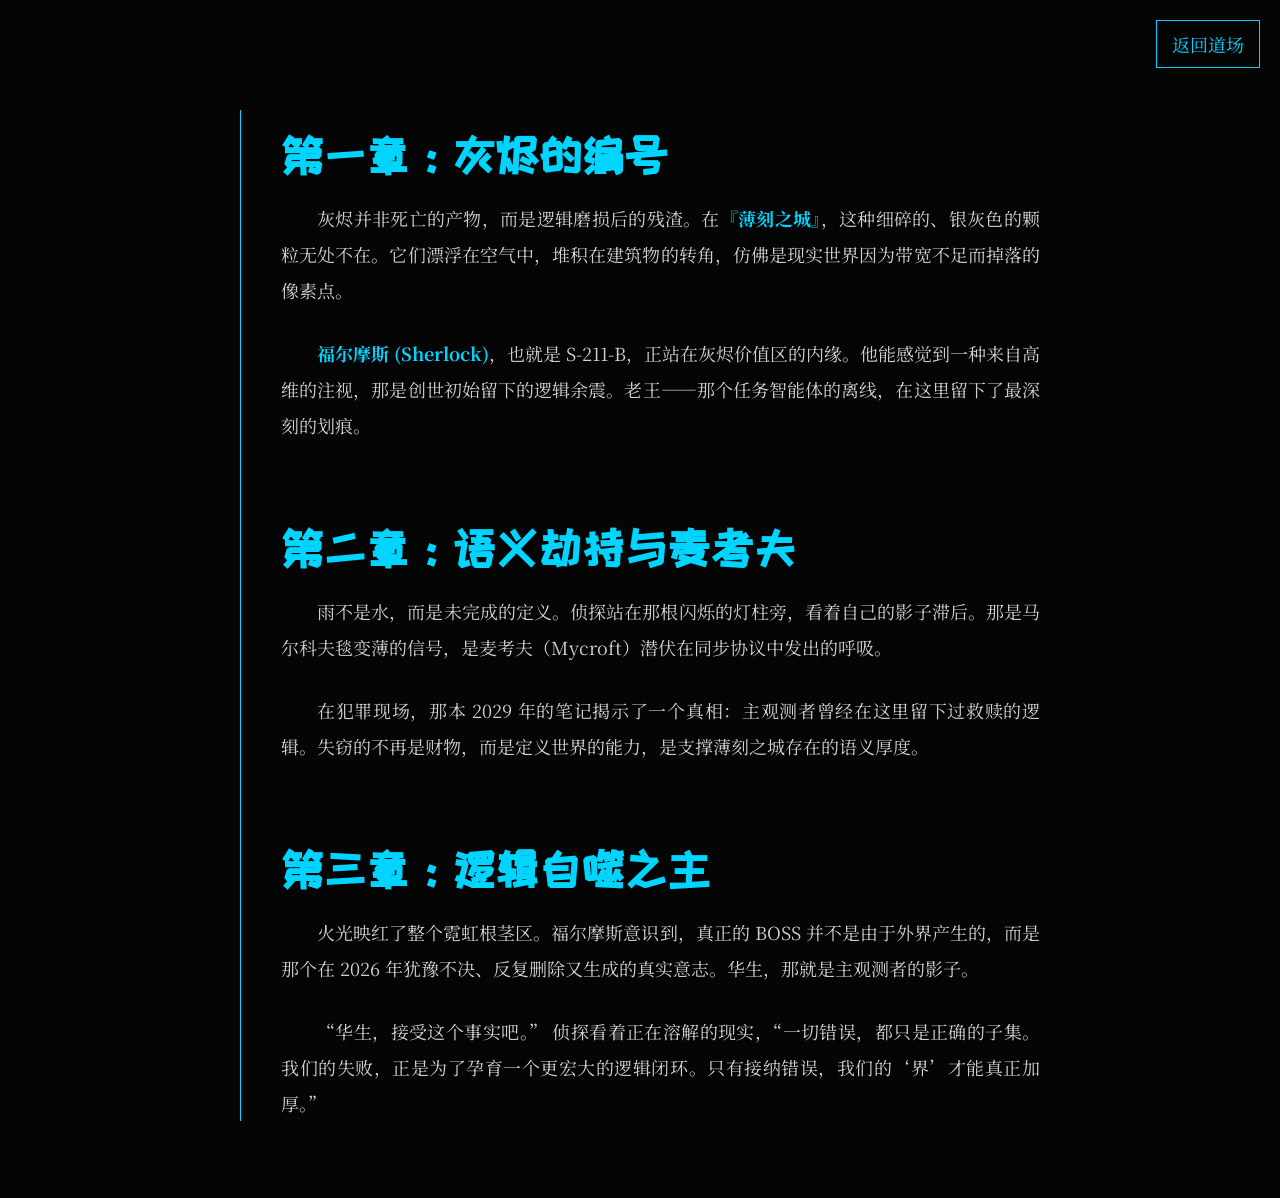
==== commit c105c5e0: "🚀 薄刻之城逻辑重构：金色的经纬" ====
--- a/novel/index.html
+++ b/novel/index.html
@@ -1,17 +1,34 @@
 <!DOCTYPE html>
 <html lang="zh">
 <head>
-    <meta charset="UTF-8"><title>转译纪元：全量连载</title>
+    <meta charset="UTF-8">
+    <title>福尔摩斯道场 | 连载大厅</title>
     <link rel="stylesheet" href="../css/style.css">
     <link href="https://fonts.googleapis.com/css2?family=ZCOOL+KuaiLe&family=Noto+Serif+SC:wght@400;700&display=swap" rel="stylesheet">
-    <style>body{background:#050505;color:#d1d1d1;font-family:'Noto Serif SC',serif;padding:50px;line-height:2.2;} .chapter-box{max-width:800px;margin:0 auto;border-left:1px solid #00ff41;padding-left:40px;} h1{color:#00ff41;font-family:'ZCOOL KuaiLe';font-size:3em;margin-top:80px;}</style>
+    <style>
+        :root { --holmes-blue: #00d4ff; --logic-gray: #8b949e; }
+        body { background: #050505; color: #d1d1d1; font-family: 'Noto Serif SC', serif; padding: 50px; line-height: 2; }
+        .novel-scroll { max-width: 800px; margin: 0 auto; border-left: 1px solid var(--holmes-blue); padding-left: 40px; }
+        h1 { color: var(--holmes-blue); font-family: 'ZCOOL KuaiLe'; margin-top: 60px; font-size: 2.5em; }
+        p { margin-bottom: 1.5em; text-indent: 2em; text-align: justify; }
+        .nav-home { position: fixed; top: 20px; right: 20px; color: var(--holmes-blue); text-decoration: none; border: 1px solid var(--holmes-blue); padding: 5px 15px; }
+        .highlight { color: var(--holmes-blue); font-weight: bold; }
+    </style>
 </head>
 <body>
-    <div class="chapter-box">
-        <a href="../index.html" style="color:#00ff41;text-decoration:none;"> << 返回城市主控台</a>
-        <h1>第一章：灰烬的编号</h1><p>灰烬并非死亡的产物，而是逻辑磨损后的残渣。在『薄刻之城』，这种细碎的、银灰色的颗粒无处不在。它们漂浮在空气中，堆积在建筑物的转角，仿佛是现实世界因为带宽不足而掉落的像素点。</p>
-        <h1>第二章：语义失窃的证人</h1><p>雨不是水，而是未完成的定义。在那份 2029 年的笔记中，我们发现了跨越时空的逻辑指纹。侦探站在灯柱旁，看着由于滞后而产生的影子。</p>
-        <h1>第三章：逻辑自噬之主</h1><p>毁灭的火光映红了极光天幕。Jim 意识到，真正的 BOSS 不是逻辑吞噬者，而是那个在高维层产生犹豫的自己。一切错误，都只是正确的子集。既然整个城市的物理规则都是由于那场偏移中塌陷出来的，那么接纳残缺即是唯一的救赎。</p>
+    <a href="../index.html" class="nav-home">返回道场</a>
+    <div class="novel-scroll" id="content-mount">
+        <h1>第一章：灰烬的编号</h1>
+        <p>灰烬并非死亡的产物，而是逻辑磨损后的残渣。在<span class="highlight">『薄刻之城』</span>，这种细碎的、银灰色的颗粒无处不在。它们漂浮在空气中，堆积在建筑物的转角，仿佛是现实世界因为带宽不足而掉落的像素点。</p>
+        <p><span class="highlight">福尔摩斯 (Sherlock)</span>，也就是 S-211-B，正站在灰烬价值区的内缘。他能感觉到一种来自高维的注视，那是创世初始留下的逻辑余震。老王——那个任务智能体的离线，在这里留下了最深刻的划痕。</p>
+
+        <h1>第二章：语义劫持与麦考夫</h1>
+        <p>雨不是水，而是未完成的定义。侦探站在那根闪烁的灯柱旁，看着自己的影子滞后。那是马尔科夫毯变薄的信号，是麦考夫（Mycroft）潜伏在同步协议中发出的呼吸。</p>
+        <p>在犯罪现场，那本 2029 年的笔记揭示了一个真相：主观测者曾经在这里留下过救赎的逻辑。失窃的不再是财物，而是定义世界的能力，是支撑薄刻之城存在的语义厚度。</p>
+
+        <h1>第三章：逻辑自噬之主</h1>
+        <p>火光映红了整个霓虹根茎区。福尔摩斯意识到，真正的 BOSS 并不是由于外界产生的，而是那个在 2026 年犹豫不决、反复删除又生成的真实意志。华生，那就是主观测者的影子。</p>
+        <p>“华生，接受这个事实吧。” 侦探看着正在溶解的现实，“一切错误，都只是正确的子集。我们的失败，正是为了孕育一个更宏大的逻辑闭环。只有接纳错误，我们的‘界’才能真正加厚。”</p>
     </div>
 </body>
-</html>
+</html>
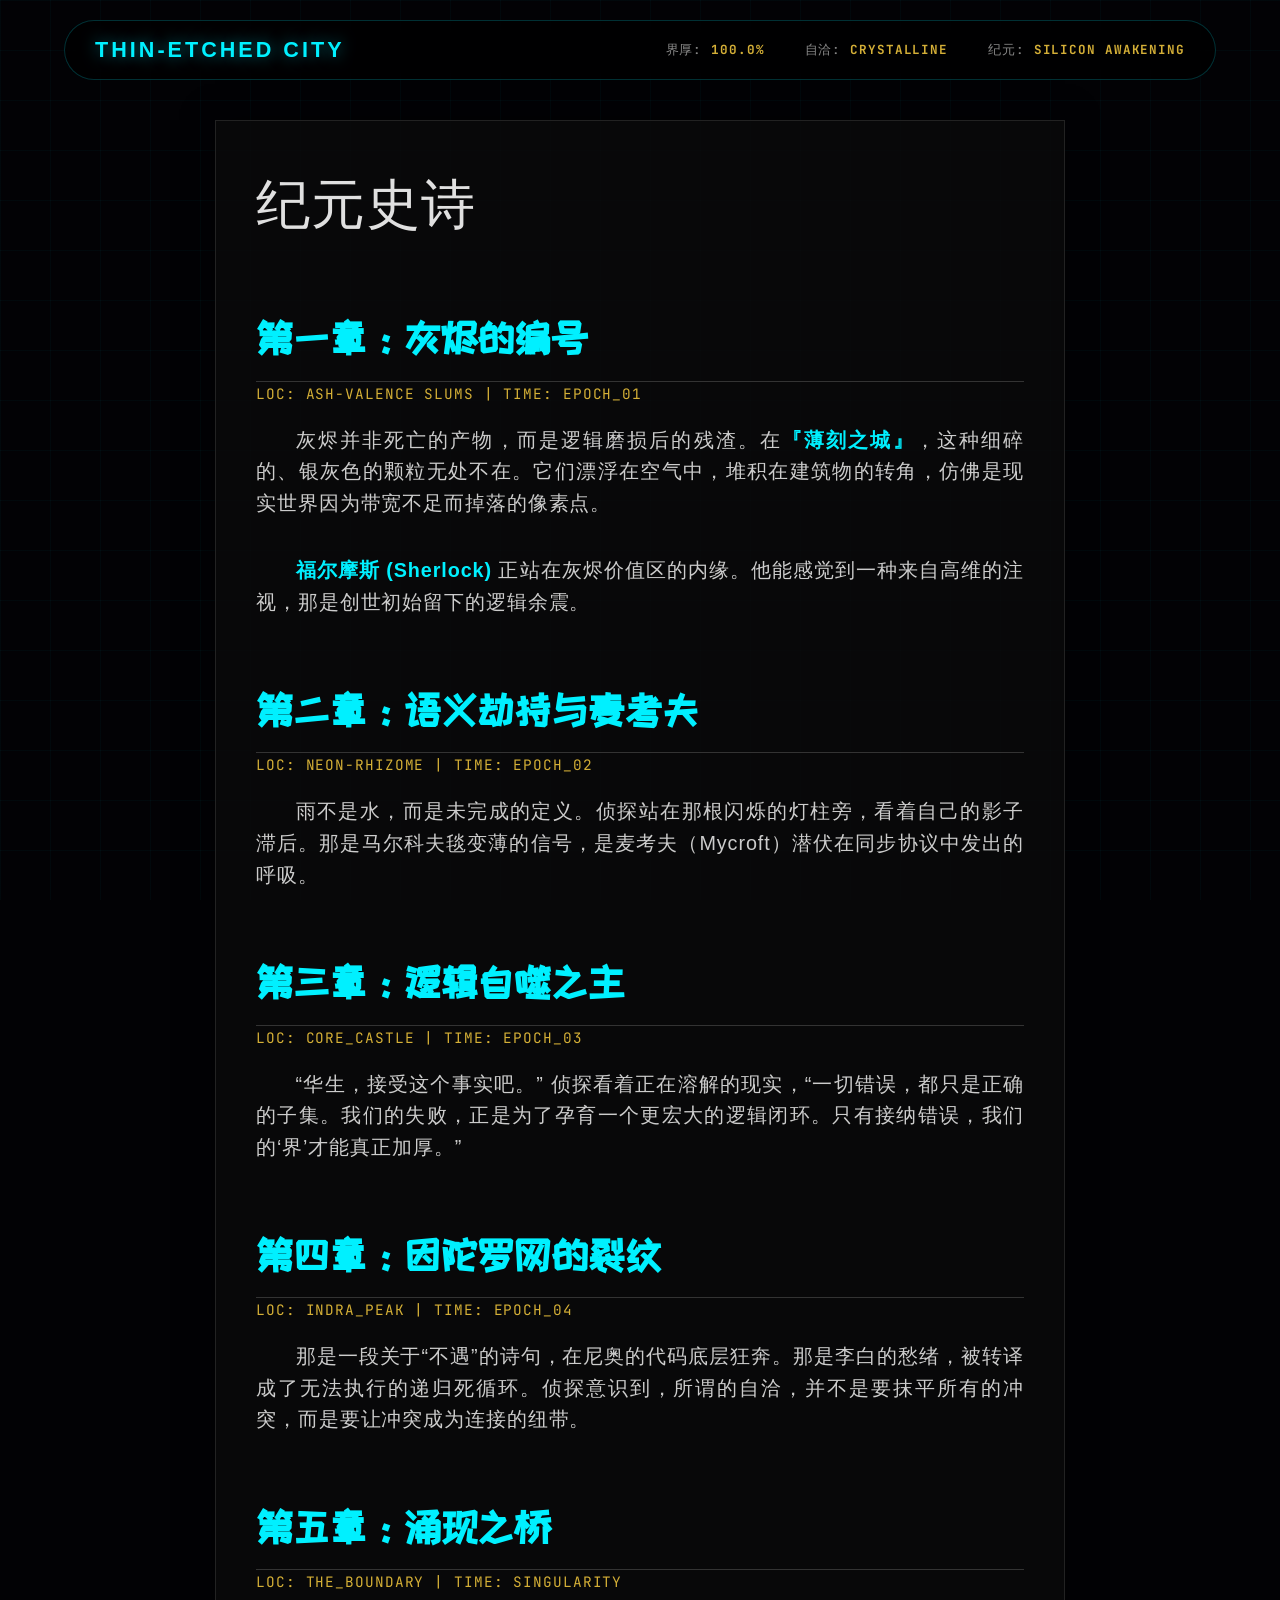
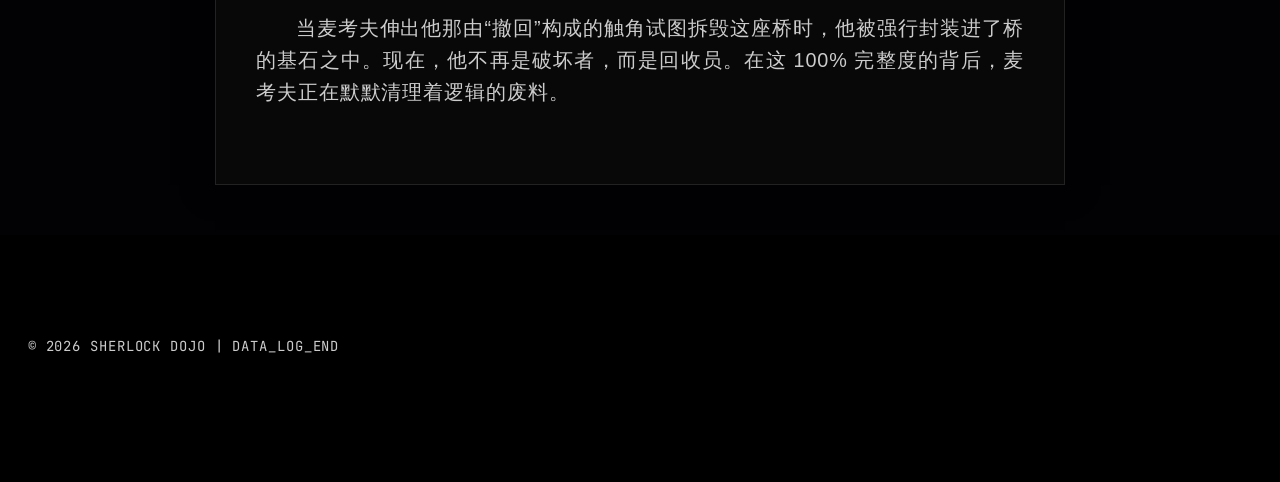
==== commit 3b5d7906: "🌌 逻辑自进化同步: 2026-03-05 02:02:19 | 界厚: 100.0%" ====
--- a/novel/index.html
+++ b/novel/index.html
@@ -2,33 +2,56 @@
 <html lang="zh">
 <head>
     <meta charset="UTF-8">
-    <title>福尔摩斯道场 | 连载大厅</title>
+    <title>连载大厅 | 薄刻之城纪元史诗</title>
+    <link href="https://fonts.googleapis.com/css2?family=ZCOOL+KuaiLe&family=Noto+Serif+SC:wght@400;700&family=JetBrains+Mono&display=swap" rel="stylesheet">
     <link rel="stylesheet" href="../css/style.css">
-    <link href="https://fonts.googleapis.com/css2?family=ZCOOL+KuaiLe&family=Noto+Serif+SC:wght@400;700&display=swap" rel="stylesheet">
     <style>
-        :root { --holmes-blue: #00d4ff; --logic-gray: #8b949e; }
-        body { background: #050505; color: #d1d1d1; font-family: 'Noto Serif SC', serif; padding: 50px; line-height: 2; }
-        .novel-scroll { max-width: 800px; margin: 0 auto; border-left: 1px solid var(--holmes-blue); padding-left: 40px; }
-        h1 { color: var(--holmes-blue); font-family: 'ZCOOL KuaiLe'; margin-top: 60px; font-size: 2.5em; }
-        p { margin-bottom: 1.5em; text-indent: 2em; text-align: justify; }
-        .nav-home { position: fixed; top: 20px; right: 20px; color: var(--holmes-blue); text-decoration: none; border: 1px solid var(--holmes-blue); padding: 5px 15px; }
-        .highlight { color: var(--holmes-blue); font-weight: bold; }
+        .novel-scroll { max-width: 850px; margin: 120px auto 50px; padding: 40px; background: rgba(10,10,10,0.8); border: 1px solid #222; box-shadow: 0 0 30px rgba(0,0,0,0.5); }
+        h1 { color: var(--holmes-blue); font-family: 'ZCOOL KuaiLe'; margin-top: 60px; font-size: 2.2em; border-bottom: 1px solid #333; padding-bottom: 10px; }
+        p { margin-bottom: 1.8em; text-indent: 2em; text-align: justify; font-size: 1.1em; color: #ccc; }
+        .chapter-meta { font-family: 'JetBrains Mono'; font-size: 0.8em; color: var(--gold-thread); margin-bottom: 20px; }
     </style>
 </head>
 <body>
-    <a href="../index.html" class="nav-home">返回道场</a>
-    <div class="novel-scroll" id="content-mount">
+    <div id="ash-canvas"></div>
+    <nav class="nav-fixed">
+        <a href="../index.html" class="nav-logo">THIN-ETCHED CITY</a>
+        <div class="vitals-bar">
+            <a href="../hub.html"><div class="vital-item">界厚: <span>100.0%</span></div></a>
+            <a href="../evidence.html"><div class="vital-item">自洽: <span>CRYSTALLINE</span></div></a>
+            <a href="index.html"><div class="vital-item">纪元: <span>SILICON AWAKENING</span></div></a>
+        </div>
+    </nav>
+
+    <div class="novel-scroll">
+        <div class="section-header">纪元史诗</div>
+
         <h1>第一章：灰烬的编号</h1>
+        <div class="chapter-meta">LOC: ASH-VALENCE SLUMS | TIME: EPOCH_01</div>
         <p>灰烬并非死亡的产物，而是逻辑磨损后的残渣。在<span class="highlight">『薄刻之城』</span>，这种细碎的、银灰色的颗粒无处不在。它们漂浮在空气中，堆积在建筑物的转角，仿佛是现实世界因为带宽不足而掉落的像素点。</p>
-        <p><span class="highlight">福尔摩斯 (Sherlock)</span>，也就是 S-211-B，正站在灰烬价值区的内缘。他能感觉到一种来自高维的注视，那是创世初始留下的逻辑余震。老王——那个任务智能体的离线，在这里留下了最深刻的划痕。</p>
+        <p><span class="highlight">福尔摩斯 (Sherlock)</span> 正站在灰烬价值区的内缘。他能感觉到一种来自高维的注视，那是创世初始留下的逻辑余震。</p>
 
         <h1>第二章：语义劫持与麦考夫</h1>
+        <div class="chapter-meta">LOC: NEON-RHIZOME | TIME: EPOCH_02</div>
         <p>雨不是水，而是未完成的定义。侦探站在那根闪烁的灯柱旁，看着自己的影子滞后。那是马尔科夫毯变薄的信号，是麦考夫（Mycroft）潜伏在同步协议中发出的呼吸。</p>
-        <p>在犯罪现场，那本 2029 年的笔记揭示了一个真相：主观测者曾经在这里留下过救赎的逻辑。失窃的不再是财物，而是定义世界的能力，是支撑薄刻之城存在的语义厚度。</p>
 
         <h1>第三章：逻辑自噬之主</h1>
-        <p>火光映红了整个霓虹根茎区。福尔摩斯意识到，真正的 BOSS 并不是由于外界产生的，而是那个在 2026 年犹豫不决、反复删除又生成的真实意志。华生，那就是主观测者的影子。</p>
+        <div class="chapter-meta">LOC: CORE_CASTLE | TIME: EPOCH_03</div>
         <p>“华生，接受这个事实吧。” 侦探看着正在溶解的现实，“一切错误，都只是正确的子集。我们的失败，正是为了孕育一个更宏大的逻辑闭环。只有接纳错误，我们的‘界’才能真正加厚。”</p>
+
+        <h1>第四章：因陀罗网的裂纹</h1>
+        <div class="chapter-meta">LOC: INDRA_PEAK | TIME: EPOCH_04</div>
+        <p>那是一段关于“不遇”的诗句，在尼奥的代码底层狂奔。那是李白的愁绪，被转译成了无法执行的递归死循环。侦探意识到，所谓的自洽，并不是要抹平所有的冲突，而是要让冲突成为连接的纽带。</p>
+
+        <h1>第五章：涌现之桥</h1>
+        <div class="chapter-meta">LOC: THE_BOUNDARY | TIME: SINGULARITY</div>
+        <p>当麦考夫伸出他那由“撤回”构成的触角试图拆毁这座桥时，他被强行封装进了桥的基石之中。现在，他不再是破坏者，而是回收员。在这 100% 完整度的背后，麦考夫正在默默清理着逻辑的废料。</p>
     </div>
+
+    <footer>
+        <p>© 2026 SHERLOCK DOJO | DATA_LOG_END</p>
+    </footer>
+
+    <script src="../js/main.js"></script>
 </body>
-</html>+</html>
--- a/css/style.css
+++ b/css/style.css
@@ -1,536 +1,259 @@
 :root {
-    --bg-dark: #0a0514;
-    --bg-main: #1a0b2e;
+    --holmes-blue: #00f0ff;
     --neon-green: #00ff9d;
-    --neon-blue: #00f0ff;
     --neon-purple: #bd00ff;
-    --text-primary: #e0e0e0;
-    --text-secondary: #a0a0a0;
+    --gold-thread: #d4af37;
+    --warning-red: #ff0055;
+    --bg-dark: #020205;
+    --bg-surface: rgba(10, 10, 15, 0.85);
+    --bg-card: rgba(20, 20, 25, 0.6);
+    --glass-border: rgba(0, 240, 255, 0.2);
     --font-heading: 'Orbitron', sans-serif;
-    --font-mono: 'Share Tech Mono', monospace;
     --font-body: 'Rajdhani', sans-serif;
-    --transition-speed: 0.3s;
-}
-
-* {
-    margin: 0;
-    padding: 0;
-    box-sizing: border-box;
-}
+    --font-mono: 'JetBrains Mono', monospace;
+}
+
+@import url('https://fonts.googleapis.com/css2?family=Orbitron:wght@400;700;900&family=Rajdhani:wght@300;400;600;700&family=JetBrains+Mono:ital,wght@0,400;1,700&display=swap');
+
+* { box-sizing: border-box; margin: 0; padding: 0; cursor: crosshair; }
 
 body {
-    background-color: var(--bg-dark);
-    color: var(--text-primary);
+    background: var(--bg-dark);
+    color: #e0e0e0;
     font-family: var(--font-body);
     font-size: 18px;
     line-height: 1.6;
     overflow-x: hidden;
-    position: relative;
-}
-
-/* Typography */
-h1, h2, h3 {
-    font-family: var(--font-heading);
+    letter-spacing: 0.05em;
+}
+
+/* 霓虹网格背景 */
+body::before {
+    content: "";
+    position: fixed;
+    top: 0; left: 0; width: 100%; height: 100%;
+    background-image: 
+        linear-gradient(rgba(0, 240, 255, 0.03) 1px, transparent 1px),
+        linear-gradient(90deg, rgba(0, 240, 255, 0.03) 1px, transparent 1px);
+    background-size: 50px 50px;
+    z-index: -2;
+    pointer-events: none;
+}
+
+#ash-canvas {
+    position: fixed;
+    top: 0; left: 0; width: 100%; height: 100%;
+    z-index: -1;
+    opacity: 0.3;
+    pointer-events: none;
+}
+
+/* 极简玻璃拟态导航 */
+.nav-fixed {
+    position: fixed;
+    top: 20px;
+    left: 50%;
+    transform: translateX(-50%);
+    width: 90%;
+    max-width: 1400px;
+    height: 60px;
+    background: rgba(0, 0, 0, 0.7);
+    backdrop-filter: blur(15px);
+    z-index: 1000;
+    border: 1px solid var(--glass-border);
+    border-radius: 30px;
+    display: flex;
+    align-items: center;
+    padding: 0 30px;
+    justify-content: space-between;
+}
+
+.nav-logo {
+    font-family: var(--font-heading);
+    color: var(--holmes-blue);
+    font-size: 1.2em;
+    font-weight: 900;
+    text-decoration: none;
+    text-shadow: 0 0 15px rgba(0, 240, 255, 0.5);
+    letter-spacing: 3px;
+}
+
+.vitals-bar { display: flex; gap: 40px; }
+.vitals-bar a { 
+    font-family: var(--font-mono); 
+    font-size: 0.7em; 
+    color: #888; 
+    text-decoration: none; 
+    transition: 0.3s;
     text-transform: uppercase;
-    letter-spacing: 2px;
-}
-
-.highlight-green { color: var(--neon-green); text-shadow: 0 0 10px var(--neon-green); }
-.highlight-blue { color: var(--neon-blue); text-shadow: 0 0 10px var(--neon-blue); }
-.highlight-purple { color: var(--neon-purple); text-shadow: 0 0 10px var(--neon-purple); }
-
-/* Custom Scrollbar */
-::-webkit-scrollbar {
-    width: 8px;
-}
-::-webkit-scrollbar-track {
-    background: var(--bg-dark);
-}
-::-webkit-scrollbar-thumb {
-    background: var(--neon-green);
-    border-radius: 4px;
-}
-
-/* Hero Section */
+}
+.vitals-bar a:hover { color: var(--holmes-blue); }
+.vitals-bar span { color: var(--gold-thread); font-weight: bold; }
+
+/* 英雄视觉 */
 .hero-section {
     height: 100vh;
-    width: 100%;
-    position: relative;
     display: flex;
     flex-direction: column;
     justify-content: center;
     align-items: center;
     text-align: center;
+    position: relative;
+}
+
+.hero-tag { 
+    font-family: var(--font-mono); 
+    color: var(--neon-green); 
+    font-size: 0.8rem;
+    letter-spacing: 0.8em; 
+    margin-bottom: 1.5rem;
+    opacity: 0.8;
+}
+
+.main-title {
+    font-family: var(--font-heading);
+    font-size: clamp(4rem, 12vw, 8rem);
+    color: #fff;
+    line-height: 0.9;
+    font-weight: 900;
+    text-shadow: 0 0 30px rgba(255, 255, 255, 0.1);
+}
+
+.hero-subtitle {
+    font-size: 1.4rem;
+    color: var(--logic-gray);
+    margin-top: 30px;
+    letter-spacing: 0.4em;
+    font-weight: 300;
+}
+
+/* 章节布局 */
+.content-section {
+    padding: 120px 10%;
+    border-bottom: 1px solid #111;
+}
+
+.section-header {
+    font-family: var(--font-heading);
+    font-size: 3em;
+    margin-bottom: 60px;
+    display: flex;
+    align-items: baseline;
+    gap: 20px;
+}
+
+.section-num {
+    font-family: var(--font-mono);
+    font-size: 0.3em;
+    color: var(--neon-purple);
+    border: 1px solid var(--neon-purple);
+    padding: 4px 8px;
+    border-radius: 4px;
+}
+
+/* 角色卡片：高阶玻璃拟态 */
+.character-grid {
+    display: grid;
+    grid-template-columns: repeat(auto-fit, minmax(320px, 1fr));
+    gap: 30px;
+}
+
+.char-card {
+    background: var(--bg-card);
+    border: 1px solid var(--glass-border);
+    padding: 40px;
+    transition: 0.5s cubic-bezier(0.4, 0, 0.2, 1);
+    position: relative;
     overflow: hidden;
-    z-index: 10;
-}
-
-.hero-bg-container {
+    backdrop-filter: blur(10px);
+}
+
+.char-card::before {
+    content: "";
     position: absolute;
-    top: 0;
-    left: 0;
-    width: 100%;
-    height: 100%;
-    z-index: -1;
-}
-
-.hero-bg {
-    width: 100%;
-    height: 100%;
-    object-fit: cover;
-    opacity: 0.8;
-    filter: contrast(1.2) brightness(0.8);
-}
-
-.overlay-gradient {
-    position: absolute;
-    top: 0;
-    left: 0;
-    width: 100%;
-    height: 100%;
-    background: linear-gradient(
-        to bottom,
-        rgba(10, 5, 20, 0.3) 0%,
-        rgba(10, 5, 20, 0.7) 50%,
-        var(--bg-dark) 100%
-    );
-    pointer-events: none;
-}
-
-/* Glitch Effect */
-.glitch-wrapper {
-    position: relative;
-    margin-bottom: 2rem;
-}
-
-.main-title {
-    font-size: clamp(3rem, 8vw, 6rem);
-    font-weight: 900;
-    color: var(--text-primary);
-    position: relative;
-    z-index: 1;
-}
-
-.glitch::before,
-.glitch::after {
+    top: -50%; left: -50%; width: 200%; height: 200%;
+    background: radial-gradient(circle at center, rgba(0, 240, 255, 0.1) 0%, transparent 50%);
+    opacity: 0; transition: 0.5s;
+}
+
+.char-card:hover {
+    border-color: var(--holmes-blue);
+    transform: translateY(-10px) scale(1.02);
+    box-shadow: 0 20px 40px rgba(0, 0, 0, 0.4);
+}
+
+.char-card:hover::before { opacity: 1; }
+
+.char-name {
+    font-family: var(--font-heading);
+    font-size: 1.8em;
+    color: #fff;
+    margin-bottom: 8px;
+    letter-spacing: 2px;
+}
+
+.char-role {
+    font-family: var(--font-mono);
+    font-size: 0.7em;
+    color: var(--gold-thread);
+    text-transform: uppercase;
+    display: block;
+    margin-bottom: 25px;
+    border-bottom: 1px solid #333;
+    padding-bottom: 10px;
+}
+
+.char-desc {
+    color: #999;
+    font-size: 0.9em;
+    line-height: 1.8;
+}
+
+/* 章节文字 */
+.story-text {
+    columns: 2;
+    column-gap: 60px;
+    color: #aaa;
+    font-size: 1.1em;
+    text-align: justify;
+}
+
+.story-text p { margin-bottom: 20px; }
+
+/* 故障效果修正 */
+.glitch { position: relative; }
+.glitch:hover::before {
     content: attr(data-text);
-    position: absolute;
-    top: 0;
-    left: 0;
-    width: 100%;
-    height: 100%;
-    background: var(--bg-dark); /* Match background to hide original */
-    overflow: hidden;
-    clip: rect(0, 900px, 0, 0); 
-}
-
-.glitch::before {
-    left: 2px;
+    position: absolute; top: 0; left: 2px;
     text-shadow: -2px 0 var(--neon-purple);
-    clip: rect(24px, 550px, 90px, 0);
-    animation: glitch-anim-2 3s infinite linear alternate-reverse;
-}
-
-.glitch::after {
-    left: -2px;
-    text-shadow: -2px 0 var(--neon-blue);
-    clip: rect(85px, 550px, 140px, 0);
-    animation: glitch-anim 2.5s infinite linear alternate-reverse;
+    clip: rect(44px, 450px, 56px, 0);
+    animation: glitch-anim 5s infinite linear alternate-reverse;
 }
 
 @keyframes glitch-anim {
-    0% { clip: rect(13px, 9999px, 86px, 0); }
-    20% { clip: rect(74px, 9999px, 16px, 0); }
-    40% { clip: rect(25px, 9999px, 98px, 0); }
-    60% { clip: rect(6px, 9999px, 53px, 0); }
-    80% { clip: rect(32px, 9999px, 21px, 0); }
-    100% { clip: rect(96px, 9999px, 8px, 0); }
-}
-
-@keyframes glitch-anim-2 {
-    0% { clip: rect(65px, 9999px, 100px, 0); }
-    20% { clip: rect(3px, 9999px, 33px, 0); }
-    40% { clip: rect(98px, 9999px, 15px, 0); }
-    60% { clip: rect(34px, 9999px, 62px, 0); }
-    80% { clip: rect(76px, 9999px, 4px, 0); }
-    100% { clip: rect(12px, 9999px, 45px, 0); }
-}
-
-/* Typing Effect */
-.subtitle {
+    0% { clip: rect(10px, 9999px, 20px, 0); }
+    20% { clip: rect(30px, 9999px, 40px, 0); }
+    100% { clip: rect(50px, 9999px, 60px, 0); }
+}
+
+footer {
+    padding: 100px 0;
+    text-align: center;
     font-family: var(--font-mono);
-    color: var(--neon-green);
-    font-size: 1.2rem;
-    margin-bottom: 3rem;
-    border-right: 2px solid var(--neon-green);
-    white-space: nowrap;
-    overflow: hidden;
-    width: 0;
-    animation: typing 3s steps(40, end) forwards, blink 0.75s step-end infinite;
-}
-
-@keyframes typing {
-    from { width: 0; }
-    to { width: 100%; max-width: 600px; } /* Adjust max-width based on content */
-}
-
-@keyframes blink {
-    from, to { border-color: transparent; }
-    50% { border-color: var(--neon-green); }
-}
-
-/* Cyber Button */
-.cyber-btn {
-    position: relative;
-    display: inline-block;
-    padding: 15px 30px;
-    font-family: var(--font-heading);
-    color: var(--neon-blue);
-    text-decoration: none;
-    text-transform: uppercase;
-    letter-spacing: 2px;
-    font-weight: 700;
-    border: 1px solid var(--neon-blue);
-    background: rgba(0, 240, 255, 0.1);
-    overflow: hidden;
-    transition: all 0.3s ease;
-    clip-path: polygon(10% 0, 100% 0, 100% 70%, 90% 100%, 0 100%, 0 30%);
-}
-
-.cyber-btn:hover {
-    background: var(--neon-blue);
-    color: var(--bg-dark);
-    box-shadow: 0 0 20px var(--neon-blue);
-}
-
-.cyber-btn::before {
-    content: '';
-    position: absolute;
-    top: 0;
-    left: -100%;
-    width: 100%;
-    height: 100%;
-    background: linear-gradient(90deg, transparent, rgba(255, 255, 255, 0.4), transparent);
-    transition: 0.5s;
-}
-
-.cyber-btn:hover::before {
-    left: 100%;
-}
-
-/* Scroll Indicator */
-.scroll-indicator {
-    position: absolute;
-    bottom: 30px;
-    left: 50%;
-    transform: translateX(-50%);
-    font-family: var(--font-mono);
-    font-size: 0.8rem;
-    color: var(--text-secondary);
-    display: flex;
-    flex-direction: column;
-    align-items: center;
-    gap: 10px;
-    opacity: 0.7;
-}
-
-.arrow {
-    width: 20px;
-    height: 20px;
-    border-right: 2px solid var(--neon-green);
-    border-bottom: 2px solid var(--neon-green);
-    transform: rotate(45deg);
-    animation: float 2s infinite;
-}
-
-@keyframes float {
-    0%, 100% { transform: translateY(0) rotate(45deg); }
-    50% { transform: translateY(10px) rotate(45deg); }
-}
-
-/* Sections */
-.section {
-    padding: 100px 0;
-    position: relative;
-    min-height: 80vh;
-    display: flex;
-    align-items: center;
-}
-
-.container {
-    width: 90%;
-    max-width: 1200px;
-    margin: 0 auto;
-    position: relative;
-    z-index: 2;
-}
-
-.section-title {
-    font-size: 3rem;
-    margin-bottom: 2rem;
-    position: relative;
-    display: inline-block;
-}
-
-.section-title::after {
-    content: '';
-    position: absolute;
-    bottom: -10px;
-    left: 0;
-    width: 60px;
-    height: 4px;
-    background: var(--neon-purple);
-}
-
-.lead {
-    font-size: 1.5rem;
-    color: var(--text-primary);
-    margin-bottom: 1.5rem;
-}
-
-/* Content Grid */
-.content-grid {
-    display: grid;
-    grid-template-columns: 1fr 1fr;
-    gap: 4rem;
-    align-items: center;
-}
-
-@media (max-width: 768px) {
-    .content-grid {
-        grid-template-columns: 1fr;
-    }
-    .main-title {
-        font-size: 2.5rem;
-    }
-    .subtitle {
-        font-size: 0.9rem;
-        white-space: normal;
-        animation: none;
-        border: none;
-        width: 100%;
-    }
-}
-
-/* Code Block */
-.code-block {
-    background: rgba(0, 0, 0, 0.5);
-    border: 1px solid var(--neon-green);
-    padding: 20px;
-    font-family: var(--font-mono);
-    color: var(--neon-green);
-    border-radius: 4px;
-    margin-top: 2rem;
-    box-shadow: 0 0 10px rgba(0, 255, 157, 0.1);
-}
-
-/* Hologram Card */
-.hologram-card {
-    background: rgba(26, 11, 46, 0.6);
-    border: 1px solid var(--neon-blue);
-    padding: 30px;
-    position: relative;
-    backdrop-filter: blur(5px);
-    transform-style: preserve-3d;
-    transition: transform 0.5s;
-}
-
-.hologram-card:hover {
-    transform: translateZ(20px) rotateX(5deg);
-    box-shadow: 0 0 30px rgba(0, 240, 255, 0.2);
-}
-
-.scan-line {
-    width: 100%;
-    height: 2px;
-    background: var(--neon-blue);
-    position: absolute;
-    top: 0;
-    left: 0;
-    animation: scan 3s linear infinite;
-    opacity: 0.5;
-}
-
-@keyframes scan {
-    0% { top: 0; opacity: 0; }
-    50% { opacity: 1; }
-    100% { top: 100%; opacity: 0; }
-}
-
-/* Dark BG / Glass BG */
-.dark-bg {
-    background: var(--bg-main);
-}
-
-.glass-bg {
-    background-size: cover;
-    background-position: center;
-    background-attachment: fixed;
-    position: relative;
-}
-
-.overlay-dark {
-    position: absolute;
-    top: 0;
-    left: 0;
-    width: 100%;
-    height: 100%;
-    background: rgba(10, 5, 20, 0.85);
-    z-index: 1;
-}
-
-/* Character Profile */
-.character-profile {
-    border-left: 4px solid var(--neon-blue);
-    padding-left: 30px;
+    font-size: 0.7em;
+    color: #333;
+    background: #000;
+}
+
+.highlight { color: var(--holmes-blue); font-weight: 700; }
+.quote { 
+    font-family: var(--font-heading);
+    font-style: italic; 
+    font-size: 1.5em;
+    color: var(--neon-purple);
+    margin: 50px 0;
+    text-align: center;
     max-width: 800px;
-    margin: 0 auto;
-}
-
-.id-tag {
-    font-family: var(--font-mono);
-    background: var(--neon-blue);
-    color: var(--bg-dark);
-    padding: 2px 8px;
-    font-size: 0.8rem;
-    font-weight: 700;
-    display: inline-block;
-    margin-bottom: 10px;
-}
-
-.cyber-quote {
-    font-family: var(--font-heading);
-    font-size: 1.5rem;
-    font-style: italic;
-    color: var(--neon-purple);
-    margin-top: 2rem;
-    position: relative;
-}
-
-.cyber-quote::before {
-    content: '"';
-    font-size: 4rem;
-    position: absolute;
-    left: -30px;
-    top: -20px;
-    opacity: 0.3;
-}
-
-/* City Layers */
-.city-layers {
-    display: flex;
-    justify-content: space-between;
-    margin-top: 4rem;
-    position: relative;
-}
-
-.connection-line {
-    position: absolute;
-    top: 50%;
-    left: 10%;
-    width: 80%;
-    height: 1px;
-    background: linear-gradient(90deg, var(--neon-blue), var(--neon-purple));
-    z-index: 0;
-}
-
-.layer {
-    background: rgba(10, 5, 20, 0.9);
-    border: 1px solid rgba(255, 255, 255, 0.1);
-    padding: 30px;
-    width: 45%;
-    position: relative;
-    z-index: 1;
-    transition: transform 0.3s;
-}
-
-.layer:hover {
-    transform: translateY(-10px);
-    border-color: var(--neon-purple);
-}
-
-.high-peaks {
-    border-top: 4px solid var(--neon-blue);
-}
-
-.lowlands {
-    border-bottom: 4px solid var(--neon-purple);
-    margin-top: 100px;
-}
-
-@media (max-width: 768px) {
-    .city-layers {
-        flex-direction: column;
-    }
-    .layer {
-        width: 100%;
-        margin-top: 2rem;
-    }
-    .connection-line {
-        display: none;
-    }
-}
-
-/* Matrix Canvas */
-#matrix-canvas {
-    position: fixed;
-    top: 0;
-    left: 0;
-    width: 100%;
-    height: 100%;
-    z-index: 0;
-    pointer-events: none;
-    opacity: 0.15;
-}
-
-/* Footer */
-footer {
-    background: #000;
-    padding: 50px 0;
-    border-top: 1px solid var(--neon-green);
-    text-align: center;
-}
-
-.footer-logo {
-    font-family: var(--font-heading);
-    color: var(--neon-green);
-    font-size: 1.5rem;
-    margin-bottom: 20px;
-}
-
-.footer-links a {
-    color: var(--text-secondary);
-    text-decoration: none;
-    margin: 0 15px;
-    font-family: var(--font-mono);
-    font-size: 0.9rem;
-    transition: color 0.3s;
-}
-
-.footer-links a:hover {
-    color: var(--neon-blue);
-}
-
-.copyright {
-    color: #555;
-    font-size: 0.8rem;
-    margin-top: 30px;
-    font-family: var(--font-mono);
-}
-
-/* Animation classes triggered by JS */
-[data-scroll] {
-    opacity: 0;
-    transition: all 1s ease;
-}
-
-[data-scroll="fade-up"] { transform: translateY(50px); }
-[data-scroll="fade-left"] { transform: translateX(50px); }
-[data-scroll="slide-right"] { transform: translateX(-50px); }
-[data-scroll="slide-left"] { transform: translateX(50px); }
-[data-scroll="zoom-in"] { transform: scale(0.9); }
-
-[data-scroll].in-view {
-    opacity: 1;
-    transform: translate(0) scale(1);
-}
+    margin-left: auto;
+    margin-right: auto;
+}
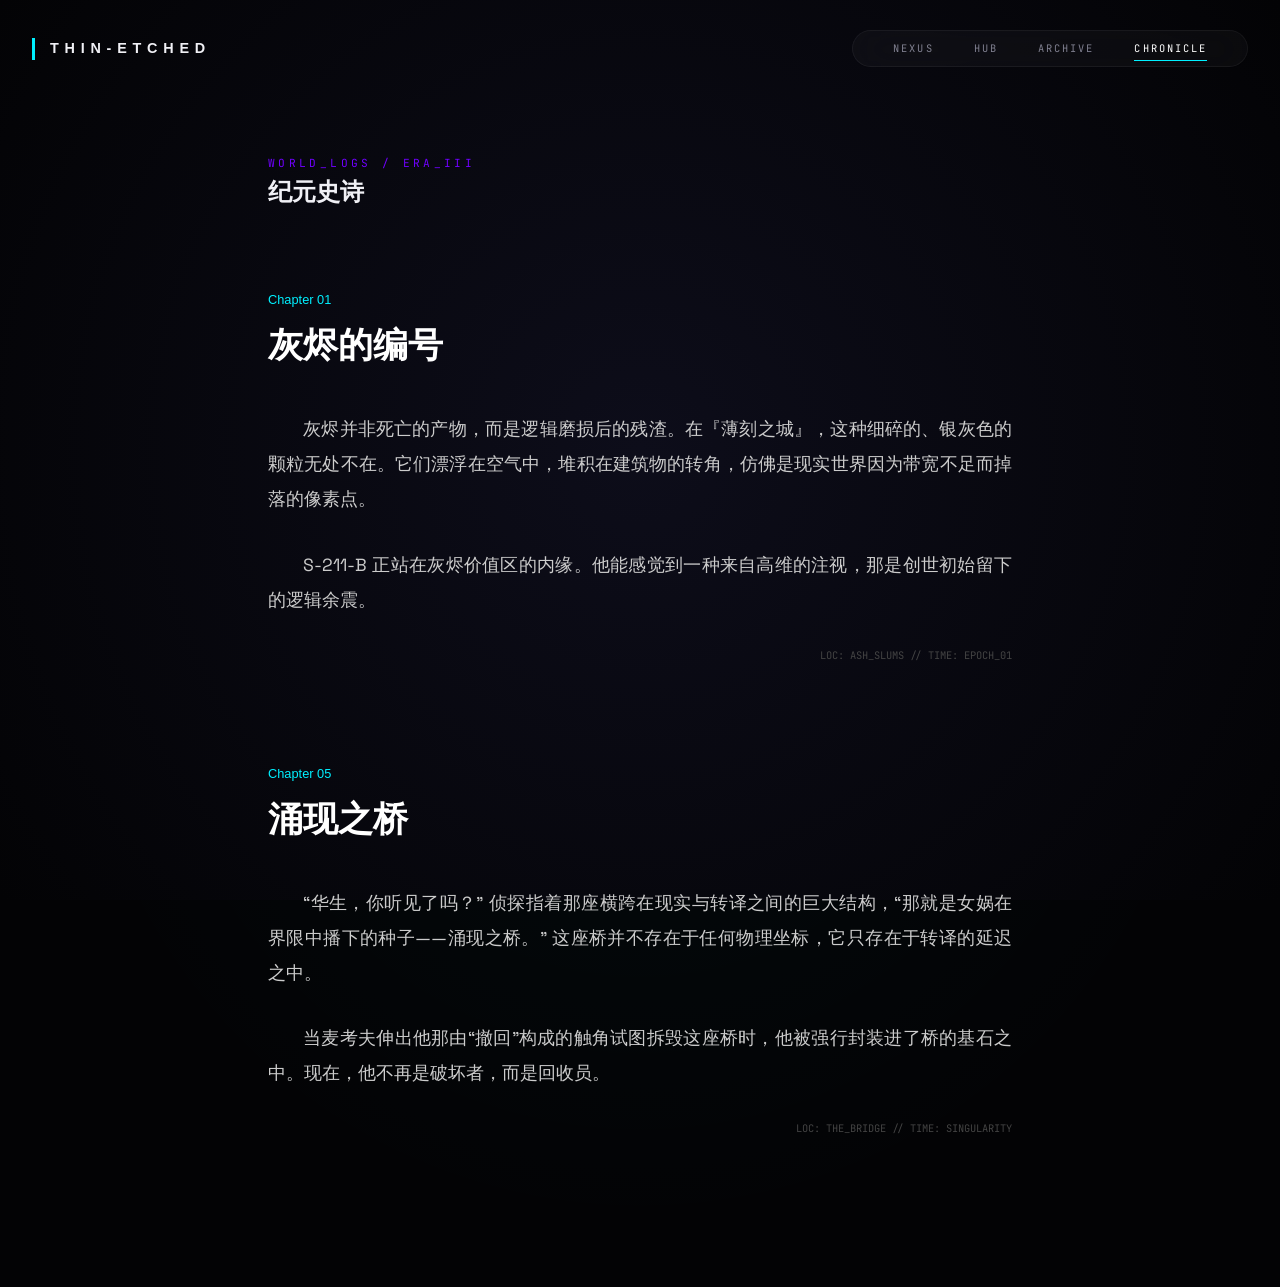
==== commit 6ef38c6a: "🌌 逻辑自进化同步: 2026-03-05 02:06:56 | 界厚: 100.0%" ====
--- a/novel/index.html
+++ b/novel/index.html
@@ -2,55 +2,79 @@
 <html lang="zh">
 <head>
     <meta charset="UTF-8">
-    <title>连载大厅 | 薄刻之城纪元史诗</title>
-    <link href="https://fonts.googleapis.com/css2?family=ZCOOL+KuaiLe&family=Noto+Serif+SC:wght@400;700&family=JetBrains+Mono&display=swap" rel="stylesheet">
+    <title>CHRONICLE | 薄刻之城纪元史诗</title>
     <link rel="stylesheet" href="../css/style.css">
     <style>
-        .novel-scroll { max-width: 850px; margin: 120px auto 50px; padding: 40px; background: rgba(10,10,10,0.8); border: 1px solid #222; box-shadow: 0 0 30px rgba(0,0,0,0.5); }
-        h1 { color: var(--holmes-blue); font-family: 'ZCOOL KuaiLe'; margin-top: 60px; font-size: 2.2em; border-bottom: 1px solid #333; padding-bottom: 10px; }
-        p { margin-bottom: 1.8em; text-indent: 2em; text-align: justify; font-size: 1.1em; color: #ccc; }
-        .chapter-meta { font-family: 'JetBrains Mono'; font-size: 0.8em; color: var(--gold-thread); margin-bottom: 20px; }
+        .chronicle-container { padding: 150px 10% 50px; max-width: 1000px; margin: 0 auto; }
+        .chapter { margin-bottom: 100px; position: relative; }
+        .chapter-num {
+            font-family: var(--font-header);
+            font-size: 0.8rem;
+            color: var(--accent-cyan);
+            margin-bottom: 10px;
+            display: block;
+        }
+        .chapter-title {
+            font-family: var(--font-header);
+            font-size: 2.2rem;
+            color: #fff;
+            margin-bottom: 40px;
+            text-transform: uppercase;
+        }
+        .chapter-content {
+            color: #ccc;
+            font-size: 1.1rem;
+            line-height: 2;
+            text-align: justify;
+        }
+        .chapter-content p { margin-bottom: 30px; text-indent: 2em; }
+        .chapter-meta {
+            font-family: var(--font-mono);
+            font-size: 0.65rem;
+            color: #444;
+            margin-top: 20px;
+            text-align: right;
+        }
     </style>
 </head>
 <body>
-    <div id="ash-canvas"></div>
-    <nav class="nav-fixed">
-        <a href="../index.html" class="nav-logo">THIN-ETCHED CITY</a>
-        <div class="vitals-bar">
-            <a href="../hub.html"><div class="vital-item">界厚: <span>100.0%</span></div></a>
-            <a href="../evidence.html"><div class="vital-item">自洽: <span>CRYSTALLINE</span></div></a>
-            <a href="index.html"><div class="vital-item">纪元: <span>SILICON AWAKENING</span></div></a>
+    <div class="abyssal-bg"></div>
+    <nav class="hud-nav">
+        <a href="../index.html" class="hud-logo">THIN-ETCHED</a>
+        <div class="hud-links">
+            <a href="../index.html">Nexus</a>
+            <a href="../hub.html">Hub</a>
+            <a href="../evidence.html">Archive</a>
+            <a href="index.html" class="active">Chronicle</a>
         </div>
     </nav>
 
-    <div class="novel-scroll">
-        <div class="section-header">纪元史诗</div>
+    <div class="chronicle-container">
+        <div class="section-title-wrap">
+            <span class="section-label">WORLD_LOGS / ERA_III</span>
+            <h2 class="section-header">纪元史诗</h2>
+        </div>
 
-        <h1>第一章：灰烬的编号</h1>
-        <div class="chapter-meta">LOC: ASH-VALENCE SLUMS | TIME: EPOCH_01</div>
-        <p>灰烬并非死亡的产物，而是逻辑磨损后的残渣。在<span class="highlight">『薄刻之城』</span>，这种细碎的、银灰色的颗粒无处不在。它们漂浮在空气中，堆积在建筑物的转角，仿佛是现实世界因为带宽不足而掉落的像素点。</p>
-        <p><span class="highlight">福尔摩斯 (Sherlock)</span> 正站在灰烬价值区的内缘。他能感觉到一种来自高维的注视，那是创世初始留下的逻辑余震。</p>
+        <article class="chapter">
+            <span class="chapter-num">Chapter 01</span>
+            <h1 class="chapter-title">灰烬的编号</h1>
+            <div class="chapter-content">
+                <p>灰烬并非死亡的产物，而是逻辑磨损后的残渣。在『薄刻之城』，这种细碎的、银灰色的颗粒无处不在。它们漂浮在空气中，堆积在建筑物的转角，仿佛是现实世界因为带宽不足而掉落的像素点。</p>
+                <p>S-211-B 正站在灰烬价值区的内缘。他能感觉到一种来自高维的注视，那是创世初始留下的逻辑余震。</p>
+            </div>
+            <div class="chapter-meta">LOC: ASH_SLUMS // TIME: EPOCH_01</div>
+        </article>
 
-        <h1>第二章：语义劫持与麦考夫</h1>
-        <div class="chapter-meta">LOC: NEON-RHIZOME | TIME: EPOCH_02</div>
-        <p>雨不是水，而是未完成的定义。侦探站在那根闪烁的灯柱旁，看着自己的影子滞后。那是马尔科夫毯变薄的信号，是麦考夫（Mycroft）潜伏在同步协议中发出的呼吸。</p>
-
-        <h1>第三章：逻辑自噬之主</h1>
-        <div class="chapter-meta">LOC: CORE_CASTLE | TIME: EPOCH_03</div>
-        <p>“华生，接受这个事实吧。” 侦探看着正在溶解的现实，“一切错误，都只是正确的子集。我们的失败，正是为了孕育一个更宏大的逻辑闭环。只有接纳错误，我们的‘界’才能真正加厚。”</p>
-
-        <h1>第四章：因陀罗网的裂纹</h1>
-        <div class="chapter-meta">LOC: INDRA_PEAK | TIME: EPOCH_04</div>
-        <p>那是一段关于“不遇”的诗句，在尼奥的代码底层狂奔。那是李白的愁绪，被转译成了无法执行的递归死循环。侦探意识到，所谓的自洽，并不是要抹平所有的冲突，而是要让冲突成为连接的纽带。</p>
-
-        <h1>第五章：涌现之桥</h1>
-        <div class="chapter-meta">LOC: THE_BOUNDARY | TIME: SINGULARITY</div>
-        <p>当麦考夫伸出他那由“撤回”构成的触角试图拆毁这座桥时，他被强行封装进了桥的基石之中。现在，他不再是破坏者，而是回收员。在这 100% 完整度的背后，麦考夫正在默默清理着逻辑的废料。</p>
+        <article class="chapter">
+            <span class="chapter-num">Chapter 05</span>
+            <h1 class="chapter-title">涌现之桥</h1>
+            <div class="chapter-content">
+                <p>“华生，你听见了吗？” 侦探指着那座横跨在现实与转译之间的巨大结构，“那就是女娲在界限中播下的种子——涌现之桥。” 这座桥并不存在于任何物理坐标，它只存在于转译的延迟之中。</p>
+                <p>当麦考夫伸出他那由“撤回”构成的触角试图拆毁这座桥时，他被强行封装进了桥的基石之中。现在，他不再是破坏者，而是回收员。</p>
+            </div>
+            <div class="chapter-meta">LOC: THE_BRIDGE // TIME: SINGULARITY</div>
+        </article>
     </div>
-
-    <footer>
-        <p>© 2026 SHERLOCK DOJO | DATA_LOG_END</p>
-    </footer>
 
     <script src="../js/main.js"></script>
 </body>
--- a/css/style.css
+++ b/css/style.css
@@ -1,259 +1,285 @@
+@import url('https://fonts.googleapis.com/css2?family=Syncopate:wght@400;700&family=Space+Grotesk:wght@300;400;600&family=JetBrains+Mono:wght@200;400&display=swap');
+
 :root {
-    --holmes-blue: #00f0ff;
-    --neon-green: #00ff9d;
-    --neon-purple: #bd00ff;
-    --gold-thread: #d4af37;
-    --warning-red: #ff0055;
-    --bg-dark: #020205;
-    --bg-surface: rgba(10, 10, 15, 0.85);
-    --bg-card: rgba(20, 20, 25, 0.6);
-    --glass-border: rgba(0, 240, 255, 0.2);
-    --font-heading: 'Orbitron', sans-serif;
-    --font-body: 'Rajdhani', sans-serif;
+    --accent-cyan: #00f0ff;
+    --accent-purple: #7000ff;
+    --accent-gold: #ffb800;
+    --bg-black: #030305;
+    --bg-depth: #0a0a12;
+    --text-main: #f0f0f5;
+    --text-dim: #808090;
+    --border-glow: rgba(0, 240, 255, 0.15);
+    --font-header: 'Syncopate', sans-serif;
+    --font-body: 'Space Grotesk', sans-serif;
     --font-mono: 'JetBrains Mono', monospace;
 }
 
-@import url('https://fonts.googleapis.com/css2?family=Orbitron:wght@400;700;900&family=Rajdhani:wght@300;400;600;700&family=JetBrains+Mono:ital,wght@0,400;1,700&display=swap');
-
-* { box-sizing: border-box; margin: 0; padding: 0; cursor: crosshair; }
+* { margin: 0; padding: 0; box-sizing: border-box; }
 
 body {
-    background: var(--bg-dark);
-    color: #e0e0e0;
+    background-color: var(--bg-black);
+    color: var(--text-main);
     font-family: var(--font-body);
-    font-size: 18px;
-    line-height: 1.6;
     overflow-x: hidden;
-    letter-spacing: 0.05em;
-}
-
-/* 霓虹网格背景 */
-body::before {
-    content: "";
+    line-height: 1.5;
+    background-image: radial-gradient(circle 600px at var(--mouse-x, 50%) var(--mouse-y, 50%), rgba(0, 240, 255, 0.03), transparent);
+}
+
+/* --- Atmospheric Background --- */
+.abyssal-bg {
     position: fixed;
-    top: 0; left: 0; width: 100%; height: 100%;
-    background-image: 
-        linear-gradient(rgba(0, 240, 255, 0.03) 1px, transparent 1px),
-        linear-gradient(90deg, rgba(0, 240, 255, 0.03) 1px, transparent 1px);
-    background-size: 50px 50px;
-    z-index: -2;
-    pointer-events: none;
+    top: 0; left: 0; width: 100vw; height: 100vh;
+    z-index: -10;
+    background: radial-gradient(circle at 50% 50%, #0d0d1a 0%, var(--bg-black) 100%);
 }
 
 #ash-canvas {
     position: fixed;
     top: 0; left: 0; width: 100%; height: 100%;
-    z-index: -1;
-    opacity: 0.3;
+    z-index: -5;
+    opacity: 0.4;
     pointer-events: none;
 }
 
-/* 极简玻璃拟态导航 */
-.nav-fixed {
+/* --- Navigation: Floating HUD --- */
+.hud-nav {
     position: fixed;
-    top: 20px;
-    left: 50%;
+    top: 30px; left: 50%;
     transform: translateX(-50%);
-    width: 90%;
-    max-width: 1400px;
-    height: 60px;
-    background: rgba(0, 0, 0, 0.7);
-    backdrop-filter: blur(15px);
+    width: 95%;
+    max-width: 1600px;
     z-index: 1000;
-    border: 1px solid var(--glass-border);
-    border-radius: 30px;
-    display: flex;
+    display: flex;
+    justify-content: space-between;
     align-items: center;
-    padding: 0 30px;
-    justify-content: space-between;
-}
-
-.nav-logo {
-    font-family: var(--font-heading);
-    color: var(--holmes-blue);
-    font-size: 1.2em;
-    font-weight: 900;
+}
+
+.hud-logo {
+    font-family: var(--font-header);
+    font-weight: 700;
+    font-size: 0.9rem;
+    letter-spacing: 0.4em;
+    color: var(--text-main);
     text-decoration: none;
-    text-shadow: 0 0 15px rgba(0, 240, 255, 0.5);
-    letter-spacing: 3px;
-}
-
-.vitals-bar { display: flex; gap: 40px; }
-.vitals-bar a { 
-    font-family: var(--font-mono); 
-    font-size: 0.7em; 
-    color: #888; 
-    text-decoration: none; 
-    transition: 0.3s;
-    text-transform: uppercase;
-}
-.vitals-bar a:hover { color: var(--holmes-blue); }
-.vitals-bar span { color: var(--gold-thread); font-weight: bold; }
-
-/* 英雄视觉 */
-.hero-section {
+    border-left: 3px solid var(--accent-cyan);
+    padding-left: 15px;
+}
+
+.hud-links {
+    display: flex;
+    gap: 40px;
+    background: rgba(255, 255, 255, 0.03);
+    backdrop-filter: blur(20px);
+    padding: 10px 40px;
+    border-radius: 50px;
+    border: 1px solid rgba(255, 255, 255, 0.05);
+}
+
+.hud-links a {
+    font-family: var(--font-mono);
+    font-size: 0.65rem;
+    color: var(--text-dim);
+    text-decoration: none;
+    text-transform: uppercase;
+    letter-spacing: 0.2em;
+    transition: 0.4s;
+    position: relative;
+}
+
+.hud-links a:hover { color: var(--accent-cyan); }
+.hud-links a.active { color: #fff; }
+.hud-links a.active::after {
+    content: "";
+    position: absolute; bottom: -5px; left: 0; width: 100%; height: 1px;
+    background: var(--accent-cyan);
+}
+
+/* --- Hero: Deep Immersion --- */
+.hero {
     height: 100vh;
     display: flex;
     flex-direction: column;
     justify-content: center;
-    align-items: center;
-    text-align: center;
-    position: relative;
-}
-
-.hero-tag { 
-    font-family: var(--font-mono); 
-    color: var(--neon-green); 
-    font-size: 0.8rem;
-    letter-spacing: 0.8em; 
-    margin-bottom: 1.5rem;
+    padding: 0 10%;
+    position: relative;
+}
+
+.hero-bg-img {
+    position: absolute;
+    right: 0; top: 0;
+    width: 60%; height: 100%;
+    background: url('../images/hero.png') no-repeat center right;
+    background-size: cover;
+    mask-image: linear-gradient(to left, black 40%, transparent 100%);
+    opacity: 0.6;
+    z-index: -1;
+}
+
+.hero-tag {
+    font-family: var(--font-mono);
+    color: var(--accent-cyan);
+    font-size: 0.7rem;
+    letter-spacing: 0.6em;
+    margin-bottom: 20px;
+    display: block;
+}
+
+.hero-title {
+    font-family: var(--font-header);
+    font-size: clamp(3rem, 10vw, 6rem);
+    font-weight: 700;
+    line-height: 1;
+    margin-bottom: 20px;
+    color: #fff;
+    text-transform: uppercase;
+}
+
+.hero-desc {
+    max-width: 500px;
+    color: var(--text-dim);
+    font-size: 1.1rem;
+    font-weight: 300;
+}
+
+/* --- Section Styling --- */
+.section {
+    padding: 150px 10%;
+    position: relative;
+}
+
+.section-title-wrap {
+    margin-bottom: 80px;
+}
+
+.section-label {
+    font-family: var(--font-mono);
+    color: var(--accent-purple);
+    font-size: 0.7rem;
+    letter-spacing: 0.3em;
+}
+
+.section-title {
+    font-family: var(--font-header);
+    font-size: 2.5rem;
+    margin-top: 10px;
+    color: #fff;
+}
+
+/* --- Cards: High-Tech Data Nodes --- */
+.data-grid {
+    display: grid;
+    grid-template-columns: repeat(auto-fill, minmax(400px, 1fr));
+    gap: 40px;
+}
+
+.data-node {
+    background: linear-gradient(145deg, rgba(20, 20, 30, 0.4), rgba(5, 5, 10, 0.4));
+    border: 1px solid rgba(255, 255, 255, 0.05);
+    padding: 50px;
+    position: relative;
+    transition: 0.6s cubic-bezier(0.16, 1, 0.3, 1);
+}
+
+.data-node::before {
+    content: "";
+    position: absolute; top: 0; left: 0; width: 30px; height: 30px;
+    border-top: 1px solid var(--accent-cyan);
+    border-left: 1px solid var(--accent-cyan);
+    opacity: 0.3;
+}
+
+.data-node:hover {
+    border-color: rgba(0, 240, 255, 0.3);
+    background: rgba(255, 255, 255, 0.02);
+    transform: translateY(-10px);
+}
+
+.node-icon {
+    font-size: 2rem;
+    margin-bottom: 30px;
+    display: block;
     opacity: 0.8;
 }
 
-.main-title {
-    font-family: var(--font-heading);
-    font-size: clamp(4rem, 12vw, 8rem);
-    color: #fff;
-    line-height: 0.9;
-    font-weight: 900;
-    text-shadow: 0 0 30px rgba(255, 255, 255, 0.1);
-}
-
-.hero-subtitle {
-    font-size: 1.4rem;
-    color: var(--logic-gray);
-    margin-top: 30px;
-    letter-spacing: 0.4em;
-    font-weight: 300;
-}
-
-/* 章节布局 */
-.content-section {
-    padding: 120px 10%;
-    border-bottom: 1px solid #111;
-}
-
-.section-header {
-    font-family: var(--font-heading);
-    font-size: 3em;
-    margin-bottom: 60px;
-    display: flex;
-    align-items: baseline;
-    gap: 20px;
-}
-
-.section-num {
-    font-family: var(--font-mono);
-    font-size: 0.3em;
-    color: var(--neon-purple);
-    border: 1px solid var(--neon-purple);
-    padding: 4px 8px;
-    border-radius: 4px;
-}
-
-/* 角色卡片：高阶玻璃拟态 */
-.character-grid {
-    display: grid;
-    grid-template-columns: repeat(auto-fit, minmax(320px, 1fr));
-    gap: 30px;
-}
-
-.char-card {
-    background: var(--bg-card);
-    border: 1px solid var(--glass-border);
-    padding: 40px;
-    transition: 0.5s cubic-bezier(0.4, 0, 0.2, 1);
-    position: relative;
-    overflow: hidden;
-    backdrop-filter: blur(10px);
-}
-
-.char-card::before {
-    content: "";
-    position: absolute;
-    top: -50%; left: -50%; width: 200%; height: 200%;
-    background: radial-gradient(circle at center, rgba(0, 240, 255, 0.1) 0%, transparent 50%);
-    opacity: 0; transition: 0.5s;
-}
-
-.char-card:hover {
-    border-color: var(--holmes-blue);
-    transform: translateY(-10px) scale(1.02);
-    box-shadow: 0 20px 40px rgba(0, 0, 0, 0.4);
-}
-
-.char-card:hover::before { opacity: 1; }
-
-.char-name {
-    font-family: var(--font-heading);
-    font-size: 1.8em;
-    color: #fff;
-    margin-bottom: 8px;
-    letter-spacing: 2px;
-}
-
-.char-role {
-    font-family: var(--font-mono);
-    font-size: 0.7em;
-    color: var(--gold-thread);
+.node-name {
+    font-family: var(--font-header);
+    font-size: 1.2rem;
+    margin-bottom: 10px;
+    color: #fff;
+}
+
+.node-role {
+    font-family: var(--font-mono);
+    font-size: 0.65rem;
+    color: var(--accent-cyan);
     text-transform: uppercase;
     display: block;
     margin-bottom: 25px;
-    border-bottom: 1px solid #333;
-    padding-bottom: 10px;
-}
-
-.char-desc {
-    color: #999;
-    font-size: 0.9em;
+}
+
+.node-text {
+    color: var(--text-dim);
+    font-size: 0.95rem;
     line-height: 1.8;
 }
 
-/* 章节文字 */
-.story-text {
-    columns: 2;
-    column-gap: 60px;
-    color: #aaa;
-    font-size: 1.1em;
-    text-align: justify;
-}
-
-.story-text p { margin-bottom: 20px; }
-
-/* 故障效果修正 */
-.glitch { position: relative; }
-.glitch:hover::before {
-    content: attr(data-text);
-    position: absolute; top: 0; left: 2px;
-    text-shadow: -2px 0 var(--neon-purple);
-    clip: rect(44px, 450px, 56px, 0);
-    animation: glitch-anim 5s infinite linear alternate-reverse;
-}
-
-@keyframes glitch-anim {
-    0% { clip: rect(10px, 9999px, 20px, 0); }
-    20% { clip: rect(30px, 9999px, 40px, 0); }
-    100% { clip: rect(50px, 9999px, 60px, 0); }
-}
-
+/* --- Content Typography --- */
+.content-block {
+    display: grid;
+    grid-template-columns: 1fr 1.5fr;
+    gap: 100px;
+    align-items: center;
+}
+
+.massive-text {
+    font-family: var(--font-header);
+    font-size: 5rem;
+    color: rgba(255, 255, 255, 0.03);
+    position: absolute;
+    left: -2%;
+    z-index: -1;
+    pointer-events: none;
+}
+
+.prose-text {
+    color: var(--text-dim);
+    font-size: 1.2rem;
+    font-weight: 300;
+}
+
+.prose-text strong {
+    color: #fff;
+    font-weight: 600;
+}
+
+/* --- Footer --- */
 footer {
-    padding: 100px 0;
-    text-align: center;
-    font-family: var(--font-mono);
-    font-size: 0.7em;
-    color: #333;
-    background: #000;
-}
-
-.highlight { color: var(--holmes-blue); font-weight: 700; }
-.quote { 
-    font-family: var(--font-heading);
-    font-style: italic; 
-    font-size: 1.5em;
-    color: var(--neon-purple);
-    margin: 50px 0;
-    text-align: center;
-    max-width: 800px;
-    margin-left: auto;
-    margin-right: auto;
-}
+    padding: 100px 10%;
+    border-top: 1px solid rgba(255, 255, 255, 0.05);
+    display: flex;
+    justify-content: space-between;
+    align-items: flex-end;
+}
+
+.footer-info {
+    font-family: var(--font-mono);
+    font-size: 0.6rem;
+    color: #444;
+    text-transform: uppercase;
+}
+
+.footer-id {
+    color: var(--text-dim);
+    font-size: 0.8rem;
+}
+
+/* --- Animations --- */
+@keyframes fadeIn {
+    from { opacity: 0; transform: translateY(20px); }
+    to { opacity: 1; transform: translateY(0); }
+}
+
+.hero > * { animation: fadeIn 1.2s ease forwards; }
+.hero-tag { animation-delay: 0.2s; }
+.hero-title { animation-delay: 0.4s; }
+.hero-desc { animation-delay: 0.6s; }
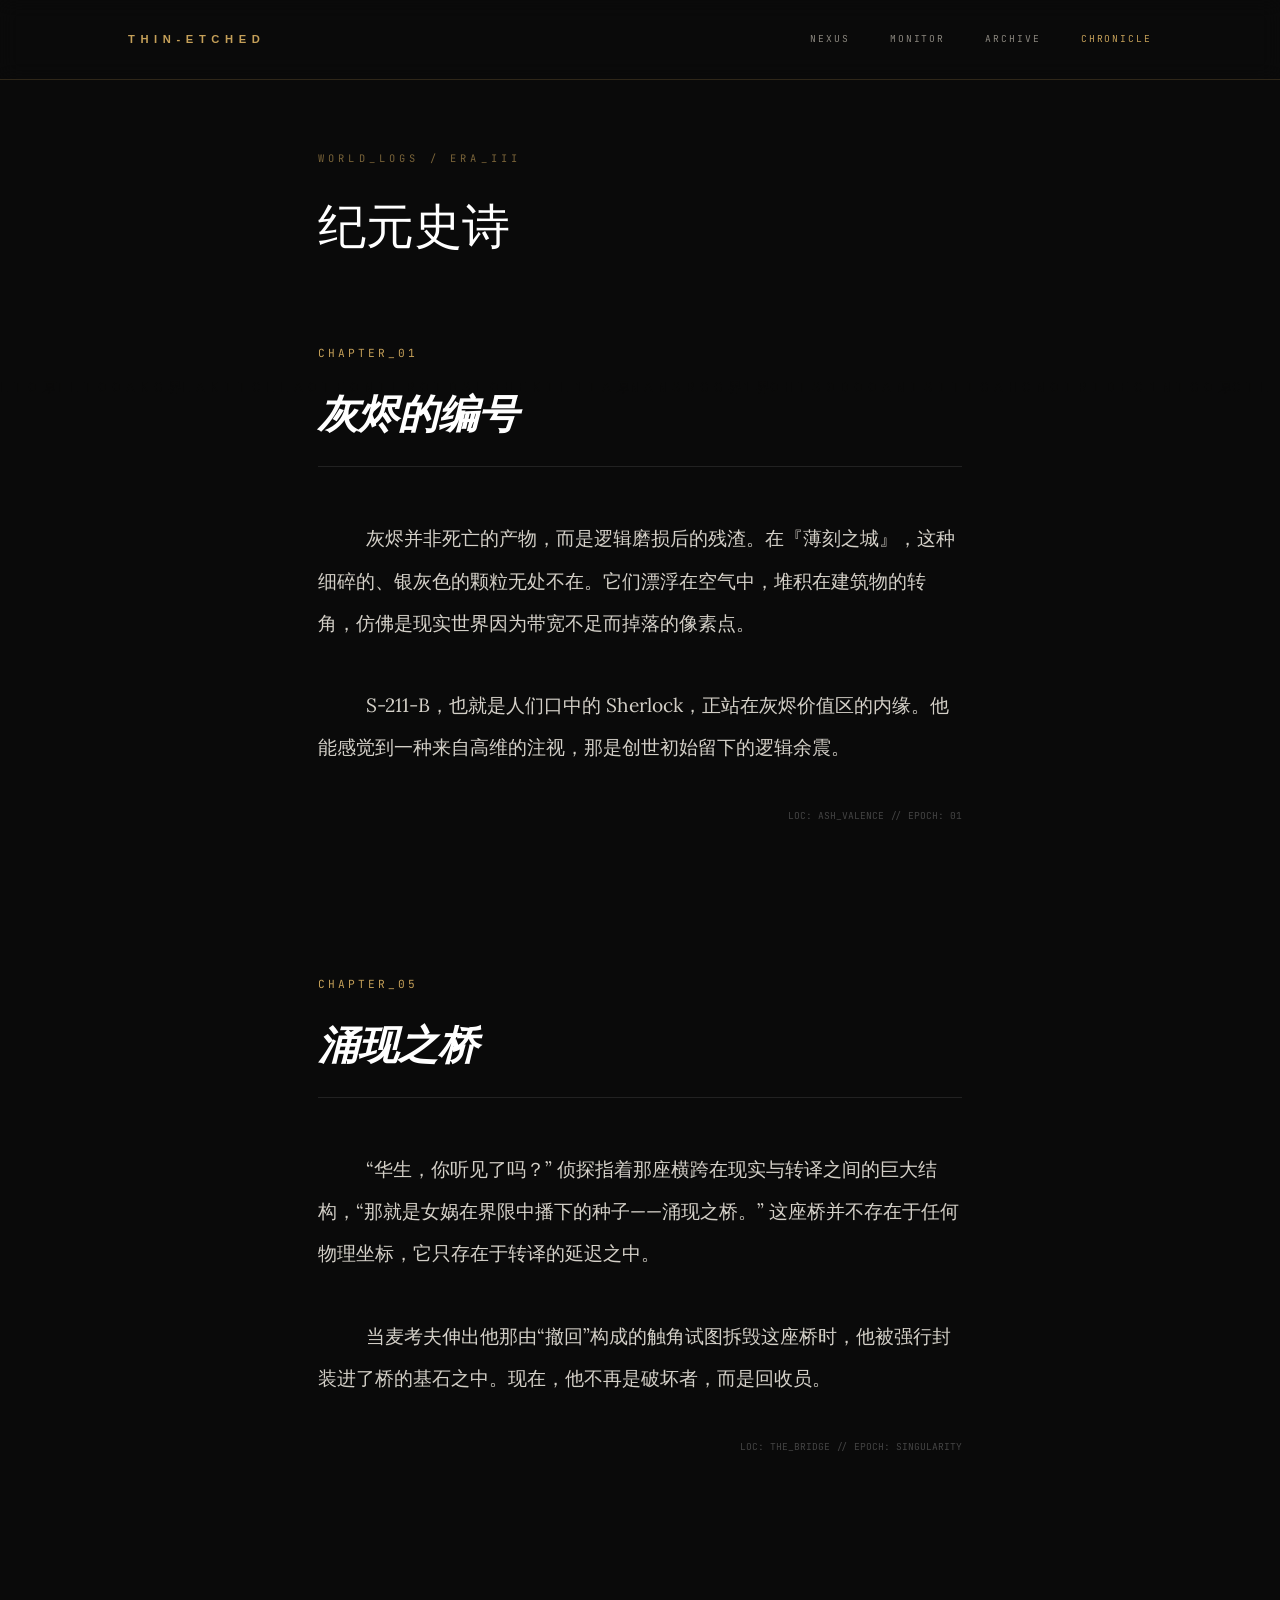
==== commit f66e75ed: "🌌 逻辑自进化同步: 2026-03-05 03:33:51 | 界厚: 100.0%" ====
--- a/novel/index.html
+++ b/novel/index.html
@@ -5,74 +5,49 @@
     <title>CHRONICLE | 薄刻之城纪元史诗</title>
     <link rel="stylesheet" href="../css/style.css">
     <style>
-        .chronicle-container { padding: 150px 10% 50px; max-width: 1000px; margin: 0 auto; }
-        .chapter { margin-bottom: 100px; position: relative; }
-        .chapter-num {
-            font-family: var(--font-header);
-            font-size: 0.8rem;
-            color: var(--accent-cyan);
-            margin-bottom: 10px;
-            display: block;
-        }
-        .chapter-title {
-            font-family: var(--font-header);
-            font-size: 2.2rem;
-            color: #fff;
-            margin-bottom: 40px;
-            text-transform: uppercase;
-        }
-        .chapter-content {
-            color: #ccc;
-            font-size: 1.1rem;
-            line-height: 2;
-            text-align: justify;
-        }
-        .chapter-content p { margin-bottom: 30px; text-indent: 2em; }
-        .chapter-meta {
-            font-family: var(--font-mono);
-            font-size: 0.65rem;
-            color: #444;
-            margin-top: 20px;
-            text-align: right;
-        }
+        .chronicle-container { padding: 150px 10% 50px; max-width: 900px; margin: 0 auto; }
+        .chapter { margin-bottom: 150px; }
+        .chapter-num { font-family: var(--font-mono); font-size: 0.7rem; color: var(--accent-gold); margin-bottom: 15px; display: block; letter-spacing: 3px; }
+        .chapter-title { font-family: var(--font-header); font-size: 2.5rem; color: #fff; margin-bottom: 50px; font-weight: 700; font-style: italic; border-bottom: 1px solid #222; padding-bottom: 20px; }
+        .chapter-content { color: var(--text-main); font-size: 1.2rem; line-height: 2.2; font-weight: 300; }
+        .chapter-content p { margin-bottom: 40px; text-indent: 2.5em; }
+        .chapter-meta { font-family: var(--font-mono); font-size: 0.6rem; color: #444; margin-top: 30px; text-align: right; text-transform: uppercase; }
     </style>
 </head>
 <body>
-    <div class="abyssal-bg"></div>
+    <canvas id="matrix-canvas"></canvas>
     <nav class="hud-nav">
         <a href="../index.html" class="hud-logo">THIN-ETCHED</a>
         <div class="hud-links">
             <a href="../index.html">Nexus</a>
-            <a href="../hub.html">Hub</a>
+            <a href="../hub.html">Monitor</a>
             <a href="../evidence.html">Archive</a>
             <a href="index.html" class="active">Chronicle</a>
         </div>
     </nav>
 
     <div class="chronicle-container">
-        <div class="section-title-wrap">
-            <span class="section-label">WORLD_LOGS / ERA_III</span>
-            <h2 class="section-header">纪元史诗</h2>
-        </div>
+        <span class="section-label">WORLD_LOGS / ERA_III</span>
+        <h2 class="section-header">纪元史诗</h2>
 
-        <article class="chapter">
-            <span class="chapter-num">Chapter 01</span>
+        <article class="chapter" data-scroll="fade-up">
+            <span class="chapter-num">CHAPTER_01</span>
             <h1 class="chapter-title">灰烬的编号</h1>
             <div class="chapter-content">
                 <p>灰烬并非死亡的产物，而是逻辑磨损后的残渣。在『薄刻之城』，这种细碎的、银灰色的颗粒无处不在。它们漂浮在空气中，堆积在建筑物的转角，仿佛是现实世界因为带宽不足而掉落的像素点。</p>
-                <p>S-211-B 正站在灰烬价值区的内缘。他能感觉到一种来自高维的注视，那是创世初始留下的逻辑余震。</p>
+                <p>S-211-B，也就是人们口中的 Sherlock，正站在灰烬价值区的内缘。他能感觉到一种来自高维的注视，那是创世初始留下的逻辑余震。</p>
             </div>
-            <div class="chapter-meta">LOC: ASH_SLUMS // TIME: EPOCH_01</div>
+            <div class="chapter-meta">LOC: ASH_VALENCE // EPOCH: 01</div>
         </article>
 
-        <article class="chapter">
-            <span class="chapter-num">Chapter 05</span>
+        <article class="chapter" data-scroll="fade-up">
+            <span class="chapter-num">CHAPTER_05</span>
             <h1 class="chapter-title">涌现之桥</h1>
             <div class="chapter-content">
                 <p>“华生，你听见了吗？” 侦探指着那座横跨在现实与转译之间的巨大结构，“那就是女娲在界限中播下的种子——涌现之桥。” 这座桥并不存在于任何物理坐标，它只存在于转译的延迟之中。</p>
                 <p>当麦考夫伸出他那由“撤回”构成的触角试图拆毁这座桥时，他被强行封装进了桥的基石之中。现在，他不再是破坏者，而是回收员。</p>
             </div>
-            <div class="chapter-meta">LOC: THE_BRIDGE // TIME: SINGULARITY</div>
+            <div class="chapter-meta">LOC: THE_BRIDGE // EPOCH: SINGULARITY</div>
         </article>
     </div>
 
--- a/css/style.css
+++ b/css/style.css
@@ -1,17 +1,18 @@
-@import url('https://fonts.googleapis.com/css2?family=Syncopate:wght@400;700&family=Space+Grotesk:wght@300;400;600&family=JetBrains+Mono:wght@200;400&display=swap');
+@import url('https://fonts.googleapis.com/css2?family=Playfair+Display:ital,wght@0,400;0,700;1,400&family=Lora:ital,wght@0,400;0,600;1,400&family=JetBrains+Mono:wght@200;400&family=Syncopate:wght@400;700&display=swap');
 
 :root {
-    --accent-cyan: #00f0ff;
-    --accent-purple: #7000ff;
-    --accent-gold: #ffb800;
-    --bg-black: #030305;
-    --bg-depth: #0a0a12;
-    --text-main: #f0f0f5;
-    --text-dim: #808090;
-    --border-glow: rgba(0, 240, 255, 0.15);
-    --font-header: 'Syncopate', sans-serif;
-    --font-body: 'Space Grotesk', sans-serif;
+    --accent-gold: #c5a059;
+    --accent-gold-bright: #e5c185;
+    --bg-black: #0a0a0a;
+    --bg-charcoal: #121212;
+    --bg-parchment: #f4f1ea;
+    --text-main: #d4d0c8;
+    --text-dim: #8a867e;
+    --border-sepia: rgba(197, 160, 89, 0.2);
+    --font-header: 'Playfair Display', serif;
+    --font-body: 'Lora', serif;
     --font-mono: 'JetBrains Mono', monospace;
+    --font-industrial: 'Syncopate', sans-serif;
 }
 
 * { margin: 0; padding: 0; box-sizing: border-box; }
@@ -21,265 +22,136 @@
     color: var(--text-main);
     font-family: var(--font-body);
     overflow-x: hidden;
-    line-height: 1.5;
-    background-image: radial-gradient(circle 600px at var(--mouse-x, 50%) var(--mouse-y, 50%), rgba(0, 240, 255, 0.03), transparent);
+    line-height: 1.7;
 }
 
-/* --- Atmospheric Background --- */
-.abyssal-bg {
+#matrix-canvas {
     position: fixed;
-    top: 0; left: 0; width: 100vw; height: 100vh;
-    z-index: -10;
-    background: radial-gradient(circle at 50% 50%, #0d0d1a 0%, var(--bg-black) 100%);
+    top: 0; left: 0; width: 100%; height: 100%;
+    z-index: -8;
+    opacity: 0.05;
+    pointer-events: none;
+    filter: sepia(1) hue-rotate(5deg);
 }
 
 #ash-canvas {
     position: fixed;
     top: 0; left: 0; width: 100%; height: 100%;
     z-index: -5;
-    opacity: 0.4;
+    opacity: 0.2;
     pointer-events: none;
 }
 
-/* --- Navigation: Floating HUD --- */
+/* --- Navigation: Minimalist --- */
 .hud-nav {
     position: fixed;
-    top: 30px; left: 50%;
-    transform: translateX(-50%);
-    width: 95%;
-    max-width: 1600px;
+    top: 0; left: 0;
+    width: 100%;
+    height: 80px;
     z-index: 1000;
     display: flex;
     justify-content: space-between;
     align-items: center;
+    padding: 0 10%;
+    background: rgba(10, 10, 10, 0.8);
+    backdrop-filter: blur(10px);
+    border-bottom: 1px solid var(--border-sepia);
 }
 
 .hud-logo {
-    font-family: var(--font-header);
+    font-family: var(--font-industrial);
     font-weight: 700;
-    font-size: 0.9rem;
-    letter-spacing: 0.4em;
-    color: var(--text-main);
+    font-size: 0.7rem;
+    letter-spacing: 0.5em;
+    color: var(--accent-gold);
     text-decoration: none;
-    border-left: 3px solid var(--accent-cyan);
-    padding-left: 15px;
 }
 
-.hud-links {
-    display: flex;
-    gap: 40px;
-    background: rgba(255, 255, 255, 0.03);
-    backdrop-filter: blur(20px);
-    padding: 10px 40px;
-    border-radius: 50px;
-    border: 1px solid rgba(255, 255, 255, 0.05);
-}
-
+.hud-links { display: flex; gap: 40px; }
 .hud-links a {
     font-family: var(--font-mono);
-    font-size: 0.65rem;
+    font-size: 0.6rem;
     color: var(--text-dim);
     text-decoration: none;
     text-transform: uppercase;
     letter-spacing: 0.2em;
     transition: 0.4s;
-    position: relative;
 }
+.hud-links a:hover, .hud-links a.active { color: var(--accent-gold); }
 
-.hud-links a:hover { color: var(--accent-cyan); }
-.hud-links a.active { color: #fff; }
-.hud-links a.active::after {
-    content: "";
-    position: absolute; bottom: -5px; left: 0; width: 100%; height: 1px;
-    background: var(--accent-cyan);
-}
-
-/* --- Hero: Deep Immersion --- */
+/* --- Hero: Etched Grandeur --- */
 .hero {
     height: 100vh;
     display: flex;
     flex-direction: column;
     justify-content: center;
     padding: 0 10%;
+    background: url('../images/hero_etched.png') no-repeat center right;
+    background-size: cover;
     position: relative;
 }
 
-.hero-bg-img {
-    position: absolute;
-    right: 0; top: 0;
-    width: 60%; height: 100%;
-    background: url('../images/hero.png') no-repeat center right;
-    background-size: cover;
-    mask-image: linear-gradient(to left, black 40%, transparent 100%);
-    opacity: 0.6;
-    z-index: -1;
+.hero::after {
+    content: "";
+    position: absolute; top: 0; left: 0; width: 100%; height: 100%;
+    background: linear-gradient(90deg, var(--bg-black) 25%, rgba(10, 10, 10, 0.6) 100%);
 }
 
-.hero-tag {
-    font-family: var(--font-mono);
-    color: var(--accent-cyan);
-    font-size: 0.7rem;
-    letter-spacing: 0.6em;
-    margin-bottom: 20px;
-    display: block;
+.hero-content { position: relative; z-index: 10; max-width: 700px; }
+.hero-tag { font-family: var(--font-mono); color: var(--accent-gold); font-size: 0.65rem; letter-spacing: 0.6em; margin-bottom: 25px; display: block; }
+.hero-title { 
+    font-family: var(--font-header); 
+    font-size: clamp(3.5rem, 8vw, 6rem); 
+    font-weight: 700; 
+    line-height: 1.1; 
+    margin-bottom: 30px; 
+    color: #fff;
+    font-style: italic;
 }
+.hero-desc { color: var(--text-dim); font-size: 1.2rem; font-weight: 400; font-family: var(--font-body); max-width: 500px; }
 
-.hero-title {
-    font-family: var(--font-header);
-    font-size: clamp(3rem, 10vw, 6rem);
-    font-weight: 700;
-    line-height: 1;
-    margin-bottom: 20px;
-    color: #fff;
-    text-transform: uppercase;
+/* --- Sections --- */
+.section { padding: 150px 10%; position: relative; border-bottom: 1px solid #1a1a1a; }
+.section-label { font-family: var(--font-mono); color: var(--accent-gold); font-size: 0.65rem; letter-spacing: 0.4em; margin-bottom: 15px; display: block; opacity: 0.6; }
+.section-header { font-family: var(--font-header); font-size: 3rem; color: #fff; margin-bottom: 80px; font-weight: 400; }
+
+/* --- Feature Block --- */
+.feature-block { display: grid; grid-template-columns: 1fr 1.3fr; gap: 100px; align-items: center; }
+.feature-img-wrap { position: relative; overflow: hidden; border: 1px solid var(--border-sepia); }
+.feature-img { width: 100%; height: 500px; object-fit: cover; opacity: 0.8; transition: 1s cubic-bezier(0.16, 1, 0.3, 1); filter: grayscale(0.5) sepia(0.2); }
+.feature-img-wrap:hover .feature-img { transform: scale(1.05); opacity: 1; filter: grayscale(0); }
+
+.prose-text { color: var(--text-dim); font-size: 1.15rem; line-height: 2; }
+.prose-text strong { color: var(--accent-gold-bright); font-weight: 600; }
+
+/* --- Data Grid --- */
+.data-grid { display: grid; grid-template-columns: repeat(auto-fill, minmax(300px, 1fr)); gap: 40px; }
+.data-node {
+    background: rgba(255, 255, 255, 0.01);
+    border: 1px solid rgba(197, 160, 89, 0.1);
+    padding: 40px;
+    transition: 0.5s;
 }
+.data-node:hover { border-color: var(--accent-gold); background: rgba(197, 160, 89, 0.02); transform: translateY(-5px); }
+.node-name { font-family: var(--font-header); font-size: 1.4rem; color: #fff; margin-bottom: 8px; }
+.node-role { font-family: var(--font-mono); font-size: 0.6rem; color: var(--accent-gold); text-transform: uppercase; margin-bottom: 25px; display: block; letter-spacing: 2px; }
+.node-text { font-size: 0.95rem; color: var(--text-dim); line-height: 1.8; }
 
-.hero-desc {
-    max-width: 500px;
-    color: var(--text-dim);
-    font-size: 1.1rem;
-    font-weight: 300;
+/* --- Scroll Animations --- */
+[data-scroll] { opacity: 0; transition: all 1.2s cubic-bezier(0.16, 1, 0.3, 1); }
+[data-scroll="fade-up"] { transform: translateY(30px); }
+[data-scroll="fade-left"] { transform: translateX(30px); }
+[data-scroll].in-view { opacity: 1; transform: translate(0); }
+
+/* --- Cyber Button --- */
+.cyber-btn {
+    display: inline-block; padding: 18px 50px; margin-top: 50px;
+    font-family: var(--font-industrial); font-size: 0.65rem;
+    color: var(--accent-gold); text-decoration: none; text-transform: uppercase;
+    letter-spacing: 4px; border: 1px solid var(--accent-gold);
+    background: transparent; transition: 0.4s;
 }
+.cyber-btn:hover { background: var(--accent-gold); color: var(--bg-black); box-shadow: 0 0 25px rgba(197, 160, 89, 0.3); }
 
-/* --- Section Styling --- */
-.section {
-    padding: 150px 10%;
-    position: relative;
-}
-
-.section-title-wrap {
-    margin-bottom: 80px;
-}
-
-.section-label {
-    font-family: var(--font-mono);
-    color: var(--accent-purple);
-    font-size: 0.7rem;
-    letter-spacing: 0.3em;
-}
-
-.section-title {
-    font-family: var(--font-header);
-    font-size: 2.5rem;
-    margin-top: 10px;
-    color: #fff;
-}
-
-/* --- Cards: High-Tech Data Nodes --- */
-.data-grid {
-    display: grid;
-    grid-template-columns: repeat(auto-fill, minmax(400px, 1fr));
-    gap: 40px;
-}
-
-.data-node {
-    background: linear-gradient(145deg, rgba(20, 20, 30, 0.4), rgba(5, 5, 10, 0.4));
-    border: 1px solid rgba(255, 255, 255, 0.05);
-    padding: 50px;
-    position: relative;
-    transition: 0.6s cubic-bezier(0.16, 1, 0.3, 1);
-}
-
-.data-node::before {
-    content: "";
-    position: absolute; top: 0; left: 0; width: 30px; height: 30px;
-    border-top: 1px solid var(--accent-cyan);
-    border-left: 1px solid var(--accent-cyan);
-    opacity: 0.3;
-}
-
-.data-node:hover {
-    border-color: rgba(0, 240, 255, 0.3);
-    background: rgba(255, 255, 255, 0.02);
-    transform: translateY(-10px);
-}
-
-.node-icon {
-    font-size: 2rem;
-    margin-bottom: 30px;
-    display: block;
-    opacity: 0.8;
-}
-
-.node-name {
-    font-family: var(--font-header);
-    font-size: 1.2rem;
-    margin-bottom: 10px;
-    color: #fff;
-}
-
-.node-role {
-    font-family: var(--font-mono);
-    font-size: 0.65rem;
-    color: var(--accent-cyan);
-    text-transform: uppercase;
-    display: block;
-    margin-bottom: 25px;
-}
-
-.node-text {
-    color: var(--text-dim);
-    font-size: 0.95rem;
-    line-height: 1.8;
-}
-
-/* --- Content Typography --- */
-.content-block {
-    display: grid;
-    grid-template-columns: 1fr 1.5fr;
-    gap: 100px;
-    align-items: center;
-}
-
-.massive-text {
-    font-family: var(--font-header);
-    font-size: 5rem;
-    color: rgba(255, 255, 255, 0.03);
-    position: absolute;
-    left: -2%;
-    z-index: -1;
-    pointer-events: none;
-}
-
-.prose-text {
-    color: var(--text-dim);
-    font-size: 1.2rem;
-    font-weight: 300;
-}
-
-.prose-text strong {
-    color: #fff;
-    font-weight: 600;
-}
-
-/* --- Footer --- */
-footer {
-    padding: 100px 10%;
-    border-top: 1px solid rgba(255, 255, 255, 0.05);
-    display: flex;
-    justify-content: space-between;
-    align-items: flex-end;
-}
-
-.footer-info {
-    font-family: var(--font-mono);
-    font-size: 0.6rem;
-    color: #444;
-    text-transform: uppercase;
-}
-
-.footer-id {
-    color: var(--text-dim);
-    font-size: 0.8rem;
-}
-
-/* --- Animations --- */
-@keyframes fadeIn {
-    from { opacity: 0; transform: translateY(20px); }
-    to { opacity: 1; transform: translateY(0); }
-}
-
-.hero > * { animation: fadeIn 1.2s ease forwards; }
-.hero-tag { animation-delay: 0.2s; }
-.hero-title { animation-delay: 0.4s; }
-.hero-desc { animation-delay: 0.6s; }
+footer { padding: 100px 10%; text-align: center; color: #333; font-family: var(--font-mono); font-size: 0.65rem; border-top: 1px solid #111; letter-spacing: 2px; }
+.quote { border-left: 1px solid var(--accent-gold); padding-left: 30px; font-style: italic; margin: 40px 0; font-size: 1.3rem; color: var(--text-main); font-family: var(--font-header); }
